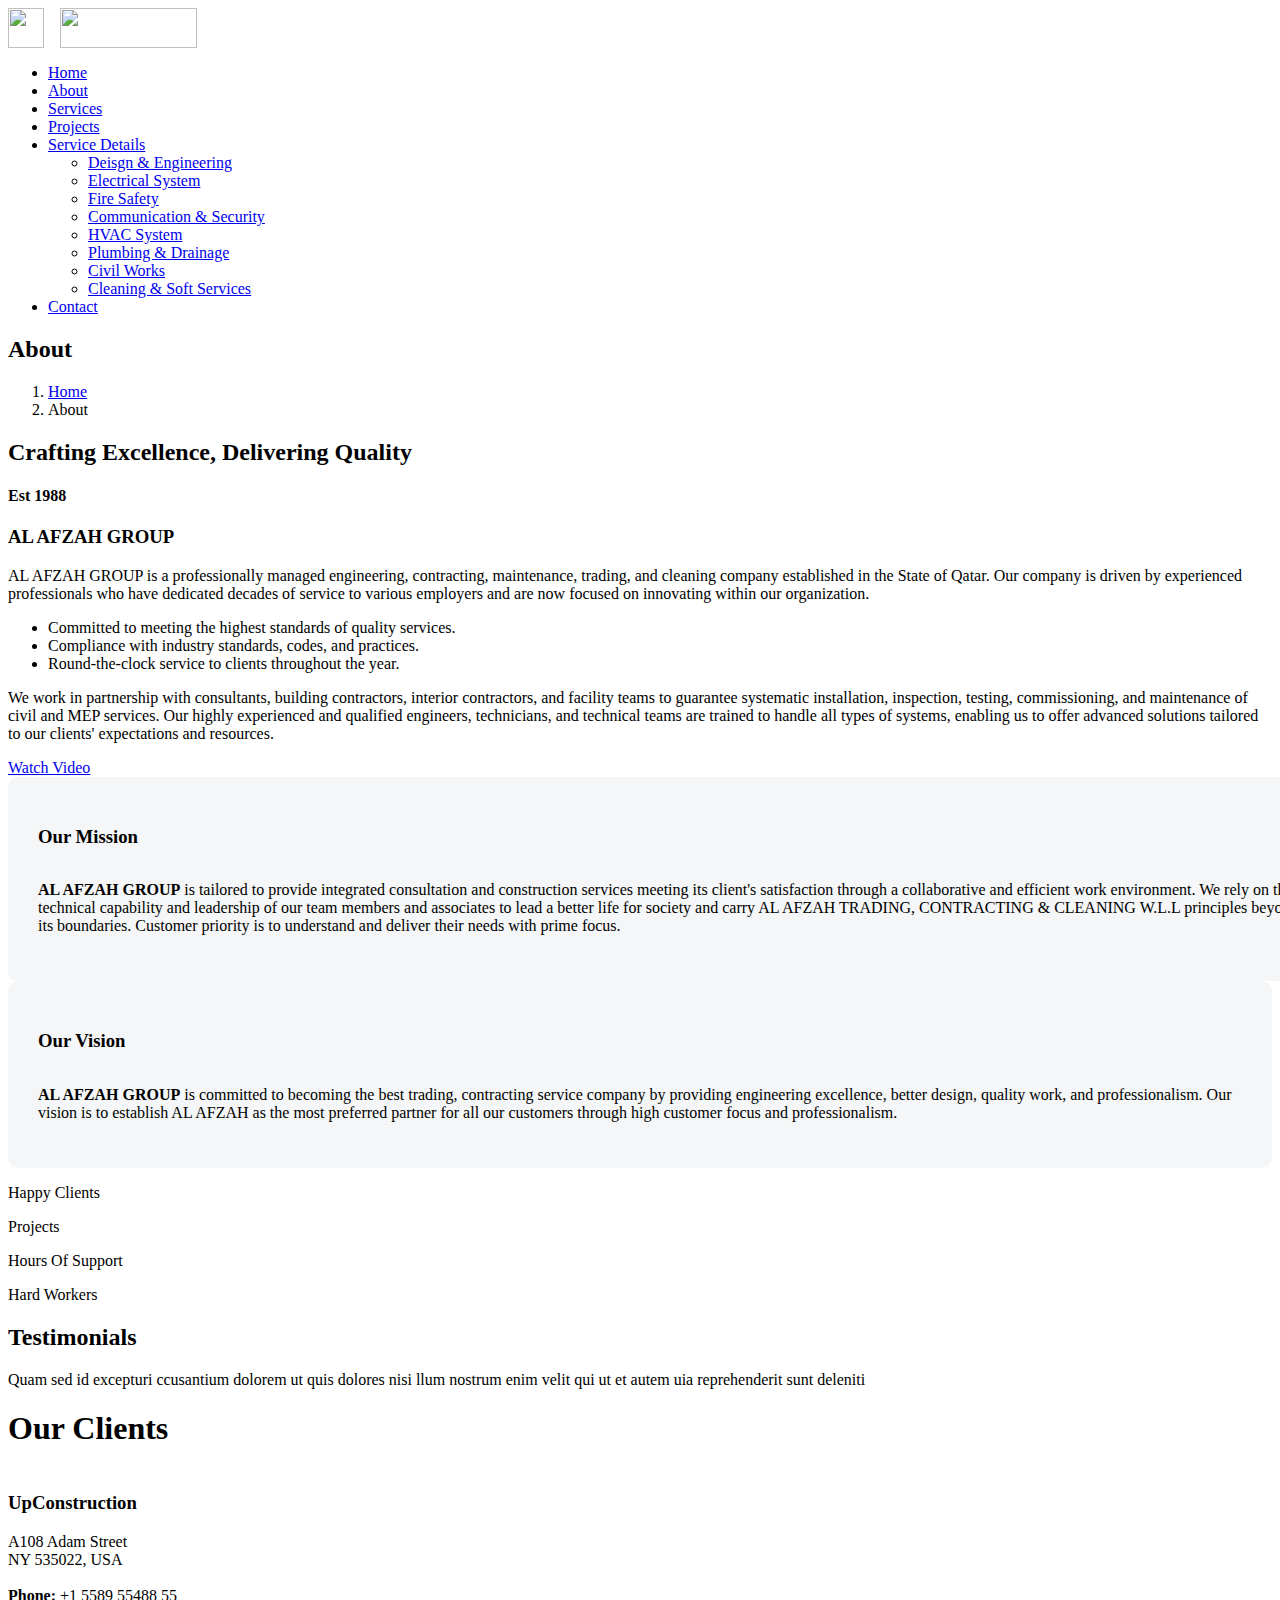
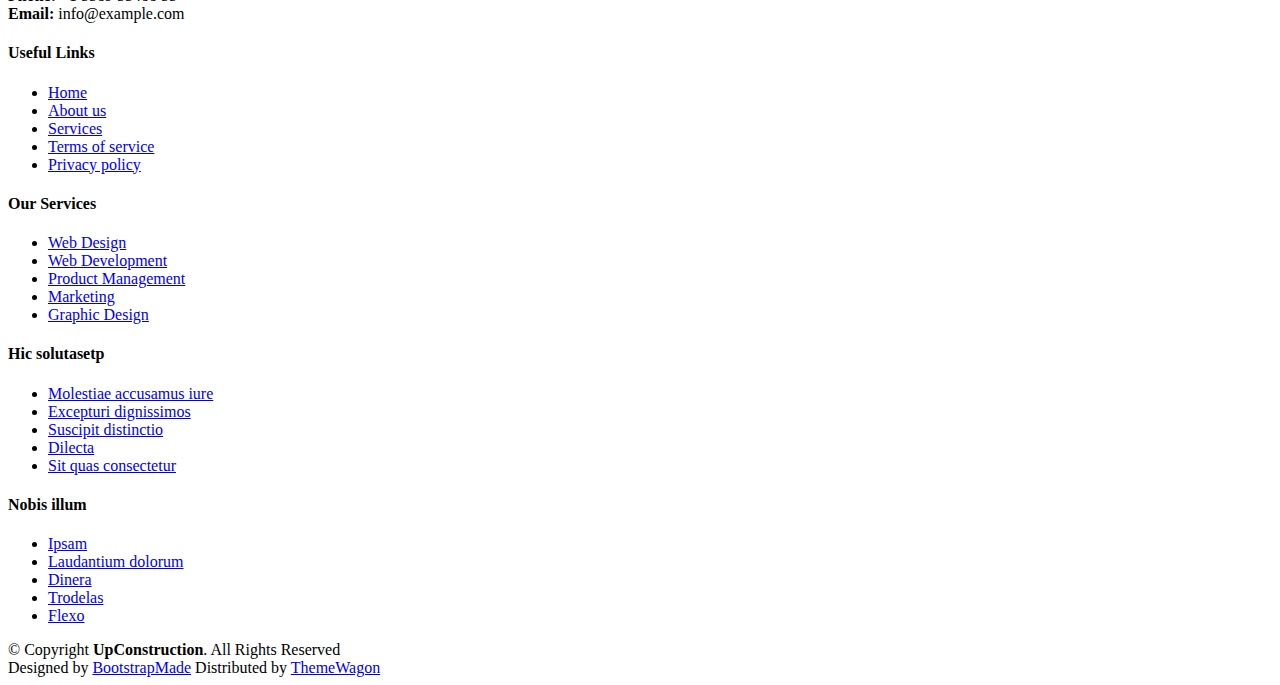
==== about.html @ c8b0c359 "file adding" ====
<!DOCTYPE html>
<html lang="en">
  <head>
    <meta charset="utf-8" />
    <meta content="width=device-width, initial-scale=1.0" name="viewport" />

    <title>UpConstruction Bootstrap Template - About</title>
    <meta content="" name="description" />
    <meta content="" name="keywords" />

    <!-- Favicons -->
    <link href="assets/img/favicon.png" rel="icon" />
    <link href="assets/img/apple-touch-icon.png" rel="apple-touch-icon" />

    <!-- Google Fonts -->
    <link rel="preconnect" href="https://fonts.googleapis.com" />
    <link rel="preconnect" href="https://fonts.gstatic.com" crossorigin />
    <link
      href="https://fonts.googleapis.com/css2?family=Open+Sans:ital,wght@0,300;0,400;0,500;0,600;0,700;1,300;1,400;1,600;1,700&family=Roboto:ital,wght@0,300;0,400;0,500;0,600;0,700;1,300;1,400;1,500;1,600;1,700&family=Work+Sans:ital,wght@0,300;0,400;0,500;0,600;0,700;1,300;1,400;1,500;1,600;1,700&display=swap"
      rel="stylesheet"
    />

    <!-- Vendor CSS Files -->
    <link
      href="assets/vendor/bootstrap/css/bootstrap.min.css"
      rel="stylesheet"
    />
    <link
      href="assets/vendor/bootstrap-icons/bootstrap-icons.css"
      rel="stylesheet"
    />
    <link
      href="assets/vendor/fontawesome-free/css/all.min.css"
      rel="stylesheet"
    />
    <link href="assets/vendor/aos/aos.css" rel="stylesheet" />
    <link
      href="assets/vendor/glightbox/css/glightbox.min.css"
      rel="stylesheet"
    />
    <link href="assets/vendor/swiper/swiper-bundle.min.css" rel="stylesheet" />

    <!-- Template Main CSS File -->
    <link href="assets/css/main.css" rel="stylesheet" />

    <!-- =======================================================
  * Template Name: UpConstruction - v1.3.0
  * Template URL: https://bootstrapmade.com/upconstruction-bootstrap-construction-website-template/
  * Author: BootstrapMade.com
  * License: https://bootstrapmade.com/license/
  ======================================================== -->
  </head>

  <body>
    <!-- ======= Header ======= -->
    <header id="header" class="header d-flex align-items-center">
      <div
        class="container-fluid container-xl d-flex align-items-center justify-content-between"
      >
        <a href="index.html" class="logo d-flex align-items-center">
          <!-- Uncomment the line below if you also wish to use an image logo -->
          <!-- <img src="assets/img/logo.png" alt=""> -->
          <div class="" style="display: flex; gap: 1rem; align-items: center">
            <img
              src="./assets/img/logoImage.png"
              alt=""
              width="36px"
              height="40px"
            />
            <img
              src="./assets/img/logoText.png"
              alt=""
              width="137px"
              height="40px"
            />
          </div>
        </a>

        <i class="mobile-nav-toggle mobile-nav-show bi bi-list"></i>
        <i class="mobile-nav-toggle mobile-nav-hide d-none bi bi-x"></i>
        <nav id="navbar" class="navbar">
          <ul>
            <li><a href="index.html">Home</a></li>
            <li><a href="about.html" class="active">About</a></li>
            <li><a href="services.html">Services</a></li>
            <li><a href="projects.html">Projects</a></li>
            <li class="dropdown">
              <a href="#"
                ><span>Service Details</span>
                <i class="bi bi-chevron-down dropdown-indicator"></i
              ></a>
              <ul>
                <li>
                  <a href="service-details.html#deisgn-service-details"
                    >Deisgn & Engineering</a
                  >
                </li>
                <li>
                  <a href="service-details.html#electrical-system-details"
                    >Electrical System</a
                  >
                </li>
                <li>
                  <a href="service-details.html#fire-system-details"
                    >Fire Safety</a
                  >
                </li>
                <li>
                  <a href="service-details.html#communication-safety-details"
                    >Communication & Security</a
                  >
                </li>
                <li>
                  <a href="service-details.html#hvax-system-details"
                    >HVAC System</a
                  >
                </li>
                <li>
                  <a href="service-details.html#plumbing-drainage-details"
                    >Plumbing & Drainage</a
                  >
                </li>
                <li>
                  <a href="service-details.html#civil-work-details"
                    >Civil Works</a
                  >
                </li>
                <li>
                  <a href="service-details.html#cleaning-soft-details"
                    >Cleaning & Soft Services</a
                  >
                </li>
              </ul>
            </li>
            <li><a href="contact.html">Contact</a></li>
          </ul>
        </nav>
        <!-- .navbar -->
      </div>
    </header>
    <!-- End Header -->

    <main id="main">
      <!-- ======= Breadcrumbs ======= -->
      <div
        class="breadcrumbs d-flex align-items-center"
        style="background-image: url('assets/img/breadcrumbs-bg.jpg')"
      >
        <div
          class="container position-relative d-flex flex-column align-items-center"
          data-aos="fade"
        >
          <h2>About</h2>
          <ol>
            <li><a href="index.html">Home</a></li>
            <li>About</li>
          </ol>
        </div>
      </div>
      <!-- End Breadcrumbs -->

      <!-- ======= About Section ======= -->
      <section id="about" class="about">
        <div class="container" data-aos="fade-up">
          <div class="row position-relative">
            <div
              class="col-lg-7 about-img"
              style="background-image: url(assets/img/about.jpg)"
            ></div>

            <div class="col-lg-7">
              <h2>Crafting Excellence, Delivering Quality</h2>
              <div class="our-story">
                <h4>Est 1988</h4>
                <h3>AL AFZAH GROUP</h3>
                <p>
                  AL AFZAH GROUP is a professionally managed engineering,
                  contracting, maintenance, trading, and cleaning company
                  established in the State of Qatar. Our company is driven by
                  experienced professionals who have dedicated decades of
                  service to various employers and are now focused on innovating
                  within our organization.
                </p>
                <ul>
                  <li>
                    <i class="bi bi-check-circle"></i>
                    <span
                      >Committed to meeting the highest standards of quality
                      services.</span
                    >
                  </li>
                  <li>
                    <i class="bi bi-check-circle"></i>
                    <span
                      >Compliance with industry standards, codes, and
                      practices.</span
                    >
                  </li>
                  <li>
                    <i class="bi bi-check-circle"></i>
                    <span
                      >Round-the-clock service to clients throughout the
                      year.</span
                    >
                  </li>
                </ul>
                <p>
                  We work in partnership with consultants, building contractors,
                  interior contractors, and facility teams to guarantee
                  systematic installation, inspection, testing, commissioning,
                  and maintenance of civil and MEP services. Our highly
                  experienced and qualified engineers, technicians, and
                  technical teams are trained to handle all types of systems,
                  enabling us to offer advanced solutions tailored to our
                  clients' expectations and resources.
                </p>
                <div
                  class="watch-video d-flex align-items-center position-relative"
                >
                  <i class="bi bi-play-circle"></i>
                  <a
                    href="https://www.youtube.com/watch?v=LXb3EKWsInQ"
                    class="glightbox stretched-link"
                    >Watch Video</a
                  >
                </div>
              </div>
            </div>
          </div>
        </div>
      </section>
      <!-- End About Section -->

      <!-- Vision and mission card -->
      <section>
        <div data-aos="fade-up">
          <div class="container my-5">
            <div class="vision-mission-cards">
              <!-- Our Mission Card -->
              <div class="col-lg-6" style="width: 100%">
                <div
                  class="card border-0 shadow-sm h-100"
                  style="width: 100%; height: 100%"
                >
                  <div
                    class="card-body"
                    style="
                      background-color: #f5f6f7;
                      padding: 30px;
                      border-radius: 10px;
                      width: 100%;
                    "
                  >
                    <h3 class="card-title position-relative flex-column gy-2">
                      <span style="border-bottom: 3px solid var(--clr-primary)"
                        >Our Mission</span
                      >
                      <div
                        class=""
                        style="
                          margin-top: 10px;
                          width: 100px;
                          height: 5px;
                          border-radius: 5px;
                          background-color: var(--color-primary);
                        "
                      ></div>
                    </h3>
                    <p class="mt-3">
                      <strong>AL AFZAH GROUP</strong> is tailored to provide
                      integrated consultation and construction services meeting
                      its client's satisfaction through a collaborative and
                      efficient work environment. We rely on the technical
                      capability and leadership of our team members and
                      associates to lead a better life for society and carry AL
                      AFZAH TRADING, CONTRACTING & CLEANING W.L.L principles
                      beyond its boundaries. Customer priority is to understand
                      and deliver their needs with prime focus.
                    </p>
                  </div>
                </div>
              </div>

              <!-- Our Vision Card -->
              <div class="col-lg-6" style="width: 100%; height: 100%">
                <div
                  class="card border-0 shadow-sm"
                  style="width: 100%; height: 100%"
                >
                  <div
                    class="card-body"
                    style="
                      background-color: #f5f6f7;
                      padding: 30px;
                      border-radius: 10px;
                    "
                  >
                    <h3 class="card-title position-relative">
                      <span style="border-bottom: 3px solid var(--clr-primary)"
                        >Our Vision</span
                      >
                      <div
                        class=""
                        style="
                          margin-top: 10px;
                          width: 100px;
                          height: 5px;
                          border-radius: 5px;
                          background-color: var(--color-primary);
                        "
                      ></div>
                    </h3>
                    <p class="mt-3">
                      <strong>AL AFZAH GROUP</strong> is committed to becoming
                      the best trading, contracting service company by providing
                      engineering excellence, better design, quality work, and
                      professionalism. Our vision is to establish AL AFZAH as
                      the most preferred partner for all our customers through
                      high customer focus and professionalism.
                    </p>
                  </div>
                </div>
              </div>
            </div>
          </div>
        </div>
      </section>

      <!-- end of mission and vision card -->
      <!-- ======= Stats Counter Section ======= -->
      <section id="stats-counter" class="stats-counter section-bg">
        <div class="container">
          <div class="row gy-4">
            <div class="col-lg-3 col-md-6">
              <div class="stats-item d-flex align-items-center w-100 h-100">
                <i class="bi bi-emoji-smile color-blue flex-shrink-0"></i>
                <div>
                  <span
                    data-purecounter-start="0"
                    data-purecounter-end="232"
                    data-purecounter-duration="1"
                    class="purecounter"
                  ></span>
                  <p>Happy Clients</p>
                </div>
              </div>
            </div>
            <!-- End Stats Item -->

            <div class="col-lg-3 col-md-6">
              <div class="stats-item d-flex align-items-center w-100 h-100">
                <i
                  class="bi bi-journal-richtext color-orange flex-shrink-0"
                ></i>
                <div>
                  <span
                    data-purecounter-start="0"
                    data-purecounter-end="521"
                    data-purecounter-duration="1"
                    class="purecounter"
                  ></span>
                  <p>Projects</p>
                </div>
              </div>
            </div>
            <!-- End Stats Item -->

            <div class="col-lg-3 col-md-6">
              <div class="stats-item d-flex align-items-center w-100 h-100">
                <i class="bi bi-headset color-green flex-shrink-0"></i>
                <div>
                  <span
                    data-purecounter-start="0"
                    data-purecounter-end="1463"
                    data-purecounter-duration="1"
                    class="purecounter"
                  ></span>
                  <p>Hours Of Support</p>
                </div>
              </div>
            </div>
            <!-- End Stats Item -->

            <div class="col-lg-3 col-md-6">
              <div class="stats-item d-flex align-items-center w-100 h-100">
                <i class="bi bi-people color-pink flex-shrink-0"></i>
                <div>
                  <span
                    data-purecounter-start="0"
                    data-purecounter-end="15"
                    data-purecounter-duration="1"
                    class="purecounter"
                  ></span>
                  <p>Hard Workers</p>
                </div>
              </div>
            </div>
            <!-- End Stats Item -->
          </div>
        </div>
      </section>
      <!-- End Stats Counter Section -->

      <!-- ======= Testimonials Section ======= -->
      <section id="testimonials" class="testimonials section-bg">
        <div class="container" data-aos="fade-up">
          <div class="section-header">
            <h2>Testimonials</h2>
            <p>
              Quam sed id excepturi ccusantium dolorem ut quis dolores nisi llum
              nostrum enim velit qui ut et autem uia reprehenderit sunt deleniti
            </p>
          </div>

          <div class="slides-2 swiper">
            <div class="swiper-wrapper" id="testimonial-container-unique"></div>
            <div class="swiper-pagination"></div>
          </div>
        </div>
      </section>
      <!-- End Testimonials Section -->

      <!-- out clients -->
      <section id="our-clients" class="out-clients-section">
        <div>
          <h1 class="text-center" style="font-weight: 700">Our Clients</h1>
          <div
            class=""
            style="
              width: 100px;
              margin: 0 auto;
              height: 5px;
              border-radius: 20px;
              background: var(--color-primary);
            "
          ></div>
        </div>
        <div class="out-clients-grid" id="client-container-unique">
          
        </div>
      </section>
    </main>
    <!-- End #main -->

    <!-- ======= Footer ======= -->
    <footer id="footer" class="footer">
      <div class="footer-content position-relative">
        <div class="container">
          <div class="row">
            <div class="col-lg-4 col-md-6">
              <div class="footer-info">
                <h3>UpConstruction</h3>
                <p>
                  A108 Adam Street <br />
                  NY 535022, USA<br /><br />
                  <strong>Phone:</strong> +1 5589 55488 55<br />
                  <strong>Email:</strong> info@example.com<br />
                </p>
                <div class="social-links d-flex mt-3">
                  <a
                    href="#"
                    class="d-flex align-items-center justify-content-center"
                    ><i class="bi bi-twitter"></i
                  ></a>
                  <a
                    href="#"
                    class="d-flex align-items-center justify-content-center"
                    ><i class="bi bi-facebook"></i
                  ></a>
                  <a
                    href="#"
                    class="d-flex align-items-center justify-content-center"
                    ><i class="bi bi-instagram"></i
                  ></a>
                  <a
                    href="#"
                    class="d-flex align-items-center justify-content-center"
                    ><i class="bi bi-linkedin"></i
                  ></a>
                </div>
              </div>
            </div>
            <!-- End footer info column-->

            <div class="col-lg-2 col-md-3 footer-links">
              <h4>Useful Links</h4>
              <ul>
                <li><a href="#">Home</a></li>
                <li><a href="#">About us</a></li>
                <li><a href="#">Services</a></li>
                <li><a href="#">Terms of service</a></li>
                <li><a href="#">Privacy policy</a></li>
              </ul>
            </div>
            <!-- End footer links column-->

            <div class="col-lg-2 col-md-3 footer-links">
              <h4>Our Services</h4>
              <ul>
                <li><a href="#">Web Design</a></li>
                <li><a href="#">Web Development</a></li>
                <li><a href="#">Product Management</a></li>
                <li><a href="#">Marketing</a></li>
                <li><a href="#">Graphic Design</a></li>
              </ul>
            </div>
            <!-- End footer links column-->

            <div class="col-lg-2 col-md-3 footer-links">
              <h4>Hic solutasetp</h4>
              <ul>
                <li><a href="#">Molestiae accusamus iure</a></li>
                <li><a href="#">Excepturi dignissimos</a></li>
                <li><a href="#">Suscipit distinctio</a></li>
                <li><a href="#">Dilecta</a></li>
                <li><a href="#">Sit quas consectetur</a></li>
              </ul>
            </div>
            <!-- End footer links column-->

            <div class="col-lg-2 col-md-3 footer-links">
              <h4>Nobis illum</h4>
              <ul>
                <li><a href="#">Ipsam</a></li>
                <li><a href="#">Laudantium dolorum</a></li>
                <li><a href="#">Dinera</a></li>
                <li><a href="#">Trodelas</a></li>
                <li><a href="#">Flexo</a></li>
              </ul>
            </div>
            <!-- End footer links column-->
          </div>
        </div>
      </div>

      <div class="footer-legal text-center position-relative">
        <div class="container">
          <div class="copyright">
            &copy; Copyright <strong><span>UpConstruction</span></strong
            >. All Rights Reserved
          </div>
          <div class="credits">
            <!-- All the links in the footer should remain intact. -->
            <!-- You can delete the links only if you purchased the pro version. -->
            <!-- Licensing information: https://bootstrapmade.com/license/ -->
            <!-- Purchase the pro version with working PHP/AJAX contact form: https://bootstrapmade.com/upconstruction-bootstrap-construction-website-template/ -->
            Designed by
            <a href="https://bootstrapmade.com/">BootstrapMade</a> Distributed
            by <a href="https://themewagon.com">ThemeWagon</a>
          </div>
        </div>
      </div>
    </footer>
    <!-- End Footer -->
    <a
      href="#"
      class="scroll-top d-flex align-items-center justify-content-center"
      ><i class="bi bi-arrow-up-short"></i
    ></a>

    <div id="preloader"></div>

    <!-- Vendor JS Files -->
   <script src="assets/vendor/bootstrap/js/bootstrap.bundle.min.js"></script>
    <script src="assets/vendor/aos/aos.js"></script>
    <script src="assets/vendor/swiper/swiper-bundle.min.js"></script>
    <script src="assets/vendor/purecounter/purecounter_vanilla.js"></script>

    <!-- Template Main JS File -->
    <script src="assets/js/about.js"></script>
    <script src="assets/js/main.js"></script>
  </body>
</html>

<!-- Template Main JS File -->
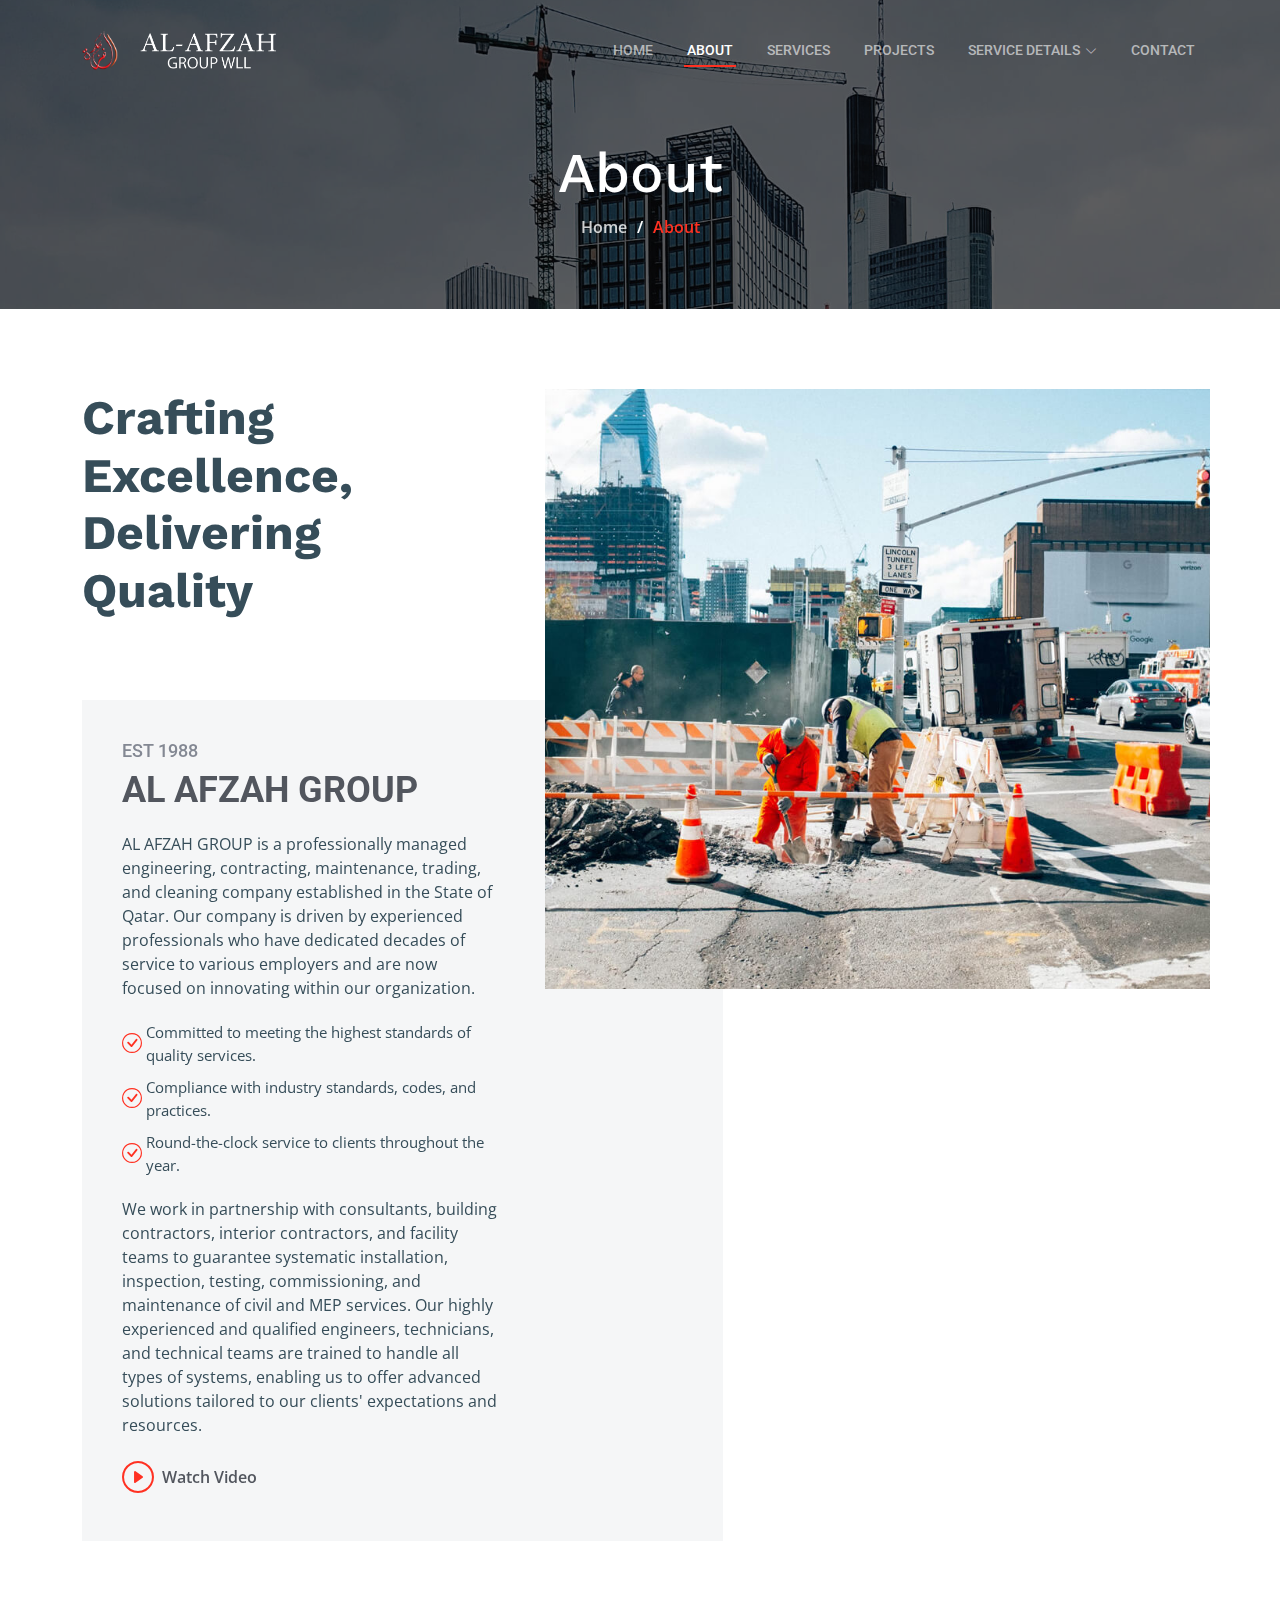
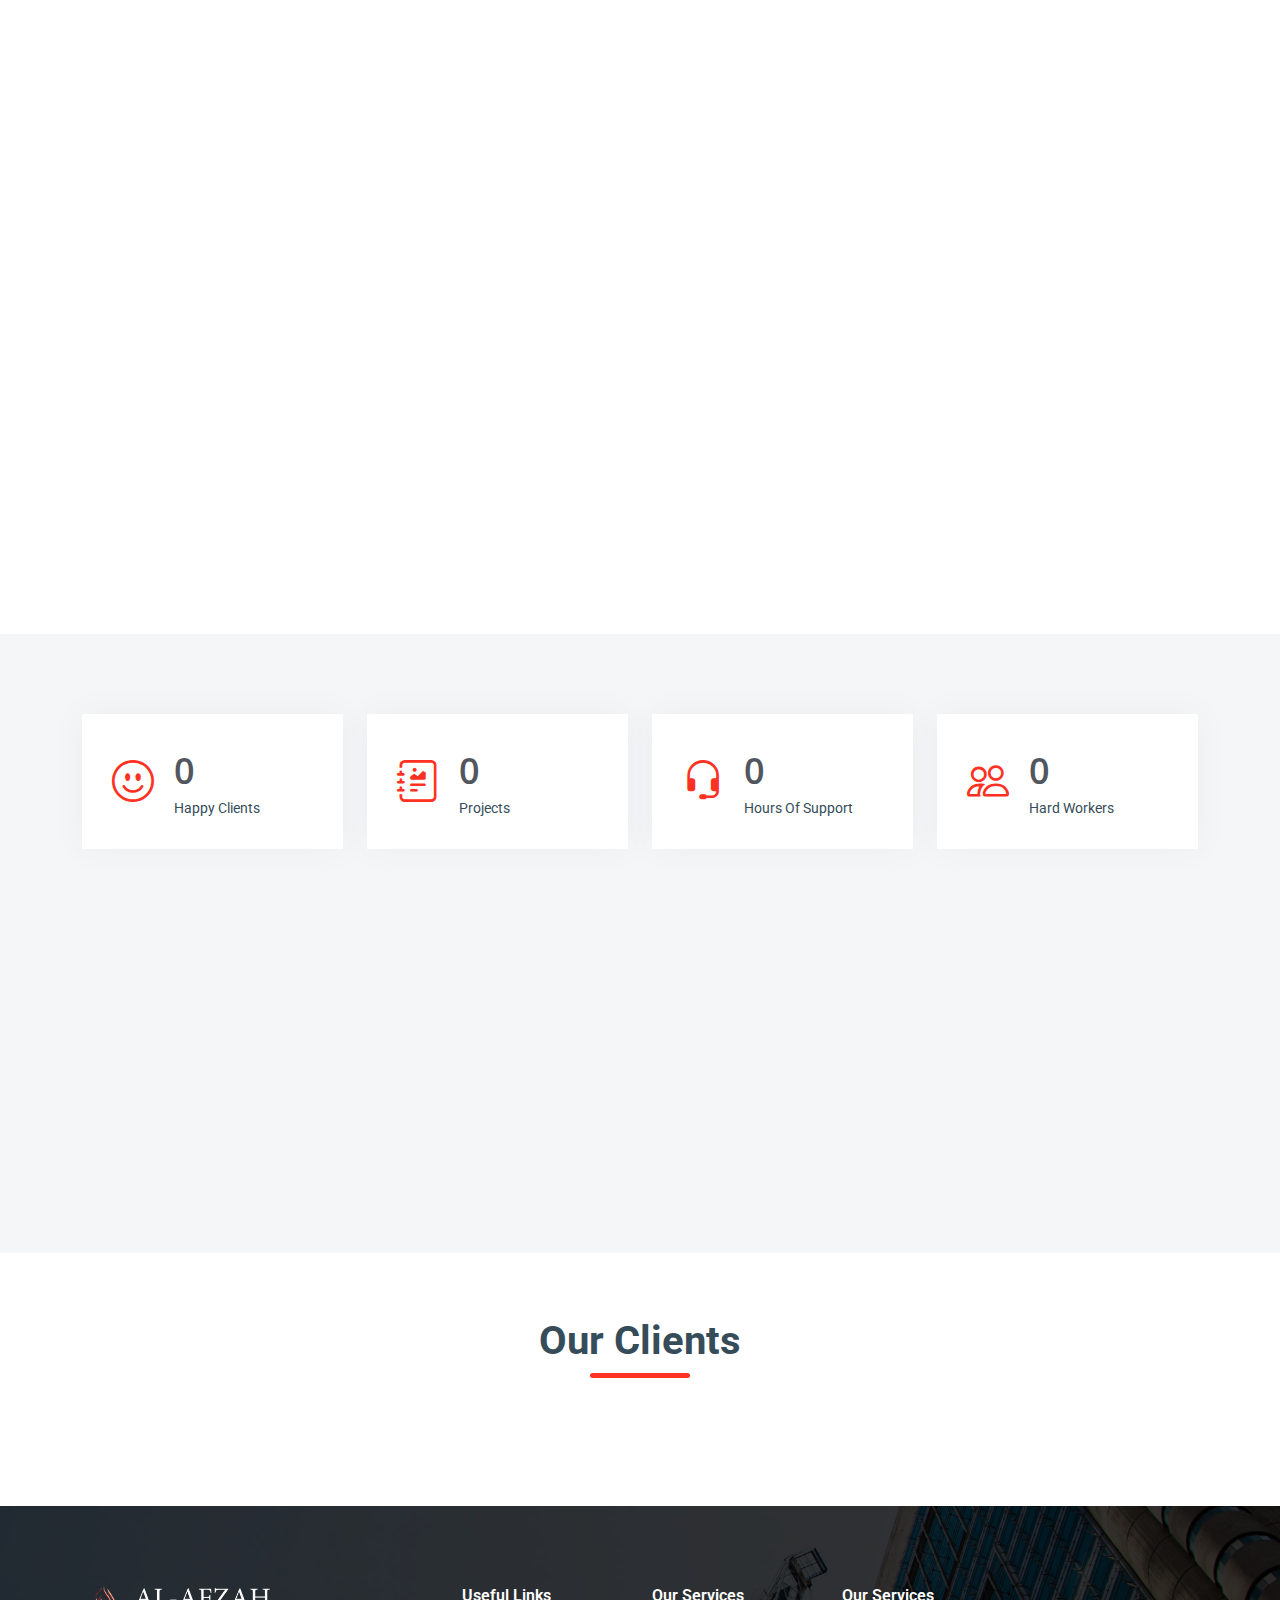
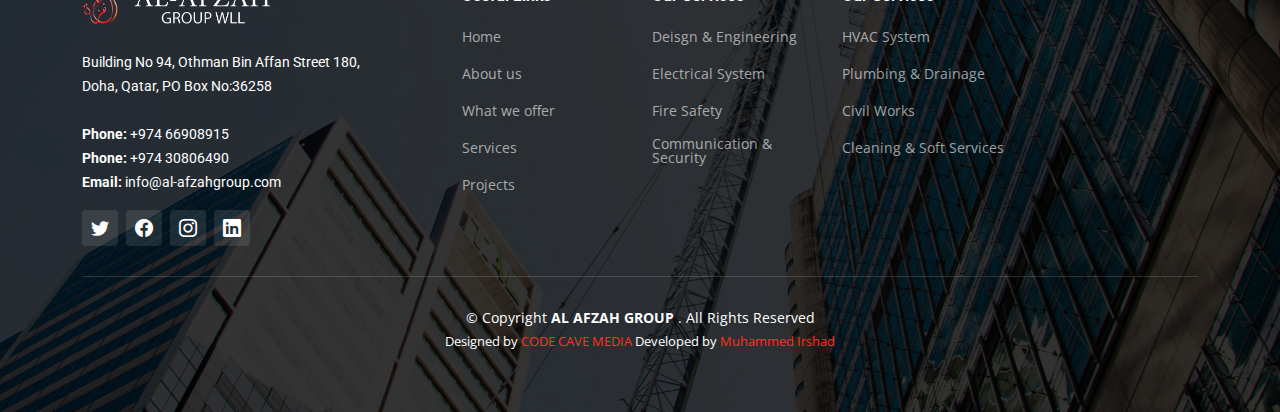
==== commit 29a8218b: "footer update" ====
--- a/about.html
+++ b/about.html
@@ -442,116 +442,158 @@
     </main>
     <!-- End #main -->
 
-    <!-- ======= Footer ======= -->
-    <footer id="footer" class="footer">
-      <div class="footer-content position-relative">
-        <div class="container">
-          <div class="row">
-            <div class="col-lg-4 col-md-6">
-              <div class="footer-info">
-                <h3>UpConstruction</h3>
-                <p>
-                  A108 Adam Street <br />
-                  NY 535022, USA<br /><br />
-                  <strong>Phone:</strong> +1 5589 55488 55<br />
-                  <strong>Email:</strong> info@example.com<br />
-                </p>
-                <div class="social-links d-flex mt-3">
-                  <a
-                    href="#"
-                    class="d-flex align-items-center justify-content-center"
-                    ><i class="bi bi-twitter"></i
-                  ></a>
-                  <a
-                    href="#"
-                    class="d-flex align-items-center justify-content-center"
-                    ><i class="bi bi-facebook"></i
-                  ></a>
-                  <a
-                    href="#"
-                    class="d-flex align-items-center justify-content-center"
-                    ><i class="bi bi-instagram"></i
-                  ></a>
-                  <a
-                    href="#"
-                    class="d-flex align-items-center justify-content-center"
-                    ><i class="bi bi-linkedin"></i
-                  ></a>
-                </div>
+   <!-- ======= Footer ======= -->
+   <footer id="footer" class="footer">
+    <div class="footer-content position-relative">
+      <div class="container">
+        <div class="row">
+          <div class="col-lg-4 col-md-6">
+            <div class="footer-info">
+              <div
+                class=""
+                style="
+                  display: flex;
+                  gap: 1rem;
+                  align-items: center;
+                  margin-bottom: 1.5rem;
+                "
+              >
+                <img
+                  src="./assets/img/logoImage.png"
+                  alt=""
+                  width="36px"
+                  height="40px"
+                />
+                <img
+                  src="./assets/img/logoText.png"
+                  alt=""
+                  width="137px"
+                  height="40px"
+                />
+              </div>
+              <p>
+                Building No 94, Othman Bin Affan Street 180, <br />
+                Doha, Qatar, PO Box No:36258
+                <br /><br />
+                <strong>Phone:</strong> +974 66908915<br />
+                <strong>Phone:</strong> +974 30806490<br />
+                <strong>Email:</strong> info@al-afzahgroup.com<br />
+              </p>
+              <div class="social-links d-flex mt-3">
+                <a
+                  href="#"
+                  class="d-flex align-items-center justify-content-center"
+                  ><i class="bi bi-twitter"></i
+                ></a>
+                <a
+                  href="#"
+                  class="d-flex align-items-center justify-content-center"
+                  ><i class="bi bi-facebook"></i
+                ></a>
+                <a
+                  href="#"
+                  class="d-flex align-items-center justify-content-center"
+                  ><i class="bi bi-instagram"></i
+                ></a>
+                <a
+                  href="#"
+                  class="d-flex align-items-center justify-content-center"
+                  ><i class="bi bi-linkedin"></i
+                ></a>
               </div>
             </div>
-            <!-- End footer info column-->
-
-            <div class="col-lg-2 col-md-3 footer-links">
-              <h4>Useful Links</h4>
-              <ul>
-                <li><a href="#">Home</a></li>
-                <li><a href="#">About us</a></li>
-                <li><a href="#">Services</a></li>
-                <li><a href="#">Terms of service</a></li>
-                <li><a href="#">Privacy policy</a></li>
-              </ul>
-            </div>
-            <!-- End footer links column-->
-
-            <div class="col-lg-2 col-md-3 footer-links">
-              <h4>Our Services</h4>
-              <ul>
-                <li><a href="#">Web Design</a></li>
-                <li><a href="#">Web Development</a></li>
-                <li><a href="#">Product Management</a></li>
-                <li><a href="#">Marketing</a></li>
-                <li><a href="#">Graphic Design</a></li>
-              </ul>
-            </div>
-            <!-- End footer links column-->
-
-            <div class="col-lg-2 col-md-3 footer-links">
-              <h4>Hic solutasetp</h4>
-              <ul>
-                <li><a href="#">Molestiae accusamus iure</a></li>
-                <li><a href="#">Excepturi dignissimos</a></li>
-                <li><a href="#">Suscipit distinctio</a></li>
-                <li><a href="#">Dilecta</a></li>
-                <li><a href="#">Sit quas consectetur</a></li>
-              </ul>
-            </div>
-            <!-- End footer links column-->
-
-            <div class="col-lg-2 col-md-3 footer-links">
-              <h4>Nobis illum</h4>
-              <ul>
-                <li><a href="#">Ipsam</a></li>
-                <li><a href="#">Laudantium dolorum</a></li>
-                <li><a href="#">Dinera</a></li>
-                <li><a href="#">Trodelas</a></li>
-                <li><a href="#">Flexo</a></li>
-              </ul>
-            </div>
-            <!-- End footer links column-->
-          </div>
+          </div>
+          <!-- End footer info column-->
+
+          <div class="col-lg-2 col-md-3 footer-links">
+            <h4>Useful Links</h4>
+            <ul>
+              <li><a href="#">Home</a></li>
+              <li><a href="/about.html">About us</a></li>
+              <li><a href="#services">What we offer</a></li>
+              <li><a href="#alt-services">Services</a></li>
+              <li><a href="#projects">Projects</a></li>
+            </ul>
+          </div>
+          <!-- End footer links column-->
+
+          <div class="col-lg-2 col-md-3 footer-links">
+            <h4>Our Services</h4>
+            <ul>
+              <li>
+                <a href="service-details.html#deisgn-service-details"
+                  >Deisgn & Engineering</a
+                >
+              </li>
+              <li>
+                <a href="service-details.html#electrical-system-details"
+                  >Electrical System</a
+                >
+              </li>
+              <li>
+                <a href="service-details.html#fire-system-details"
+                  >Fire Safety</a
+                >
+              </li>
+              <li>
+                <a href="service-details.html#communication-safety-details"
+                  >Communication & Security</a
+                >
+              </li>
+            </ul>
+          </div>
+          <!-- End footer links column-->
+
+          <div class="col-lg-2 col-md-3 footer-links">
+            <h4>Our Services</h4>
+            <ul>
+              <li>
+                <a href="service-details.html#hvax-system-details"
+                  >HVAC System</a
+                >
+              </li>
+              <li>
+                <a href="service-details.html#plumbing-drainage-details"
+                  >Plumbing & Drainage</a
+                >
+              </li>
+              <li>
+                <a href="service-details.html#civil-work-details"
+                  >Civil Works</a
+                >
+              </li>
+              <li>
+                <a href="service-details.html#cleaning-soft-details"
+                  >Cleaning & Soft Services</a
+                >
+              </li>
+            </ul>
+          </div>
+          <!-- End footer links column-->
+          <!-- End footer links column-->
         </div>
       </div>
-
-      <div class="footer-legal text-center position-relative">
-        <div class="container">
-          <div class="copyright">
-            &copy; Copyright <strong><span>UpConstruction</span></strong
-            >. All Rights Reserved
-          </div>
-          <div class="credits">
-            <!-- All the links in the footer should remain intact. -->
-            <!-- You can delete the links only if you purchased the pro version. -->
-            <!-- Licensing information: https://bootstrapmade.com/license/ -->
-            <!-- Purchase the pro version with working PHP/AJAX contact form: https://bootstrapmade.com/upconstruction-bootstrap-construction-website-template/ -->
-            Designed by
-            <a href="https://bootstrapmade.com/">BootstrapMade</a> Distributed
-            by <a href="https://themewagon.com">ThemeWagon</a>
-          </div>
+    </div>
+
+    <div class="footer-legal text-center position-relative">
+      <div class="container">
+        <div class="copyright">
+          &copy; Copyright <strong><span>AL AFZAH GROUP </span></strong>. All
+          Rights Reserved
+        </div>
+        <div class="credits">
+          <!-- All the links in the footer should remain intact. -->
+          <!-- You can delete the links only if you purchased the pro version. -->
+          <!-- Licensing information: https://bootstrapmade.com/license/ -->
+          <!-- Purchase the pro version with working PHP/AJAX contact form: https://bootstrapmade.com/upconstruction-bootstrap-construction-website-template/ -->
+          Designed by
+          <a href="https://www.instagram.com/codecave.media.in/">CODE CAVE MEDIA</a> Developed
+          by <a href="https://www.linkedin.com/in/muhammed-irshad-81985b287/">Muhammed Irshad</a>
         </div>
       </div>
-    </footer>
-    <!-- End Footer -->
+    </div>
+  </footer>
+  <!-- End Footer -->
     <a
       href="#"
       class="scroll-top d-flex align-items-center justify-content-center"
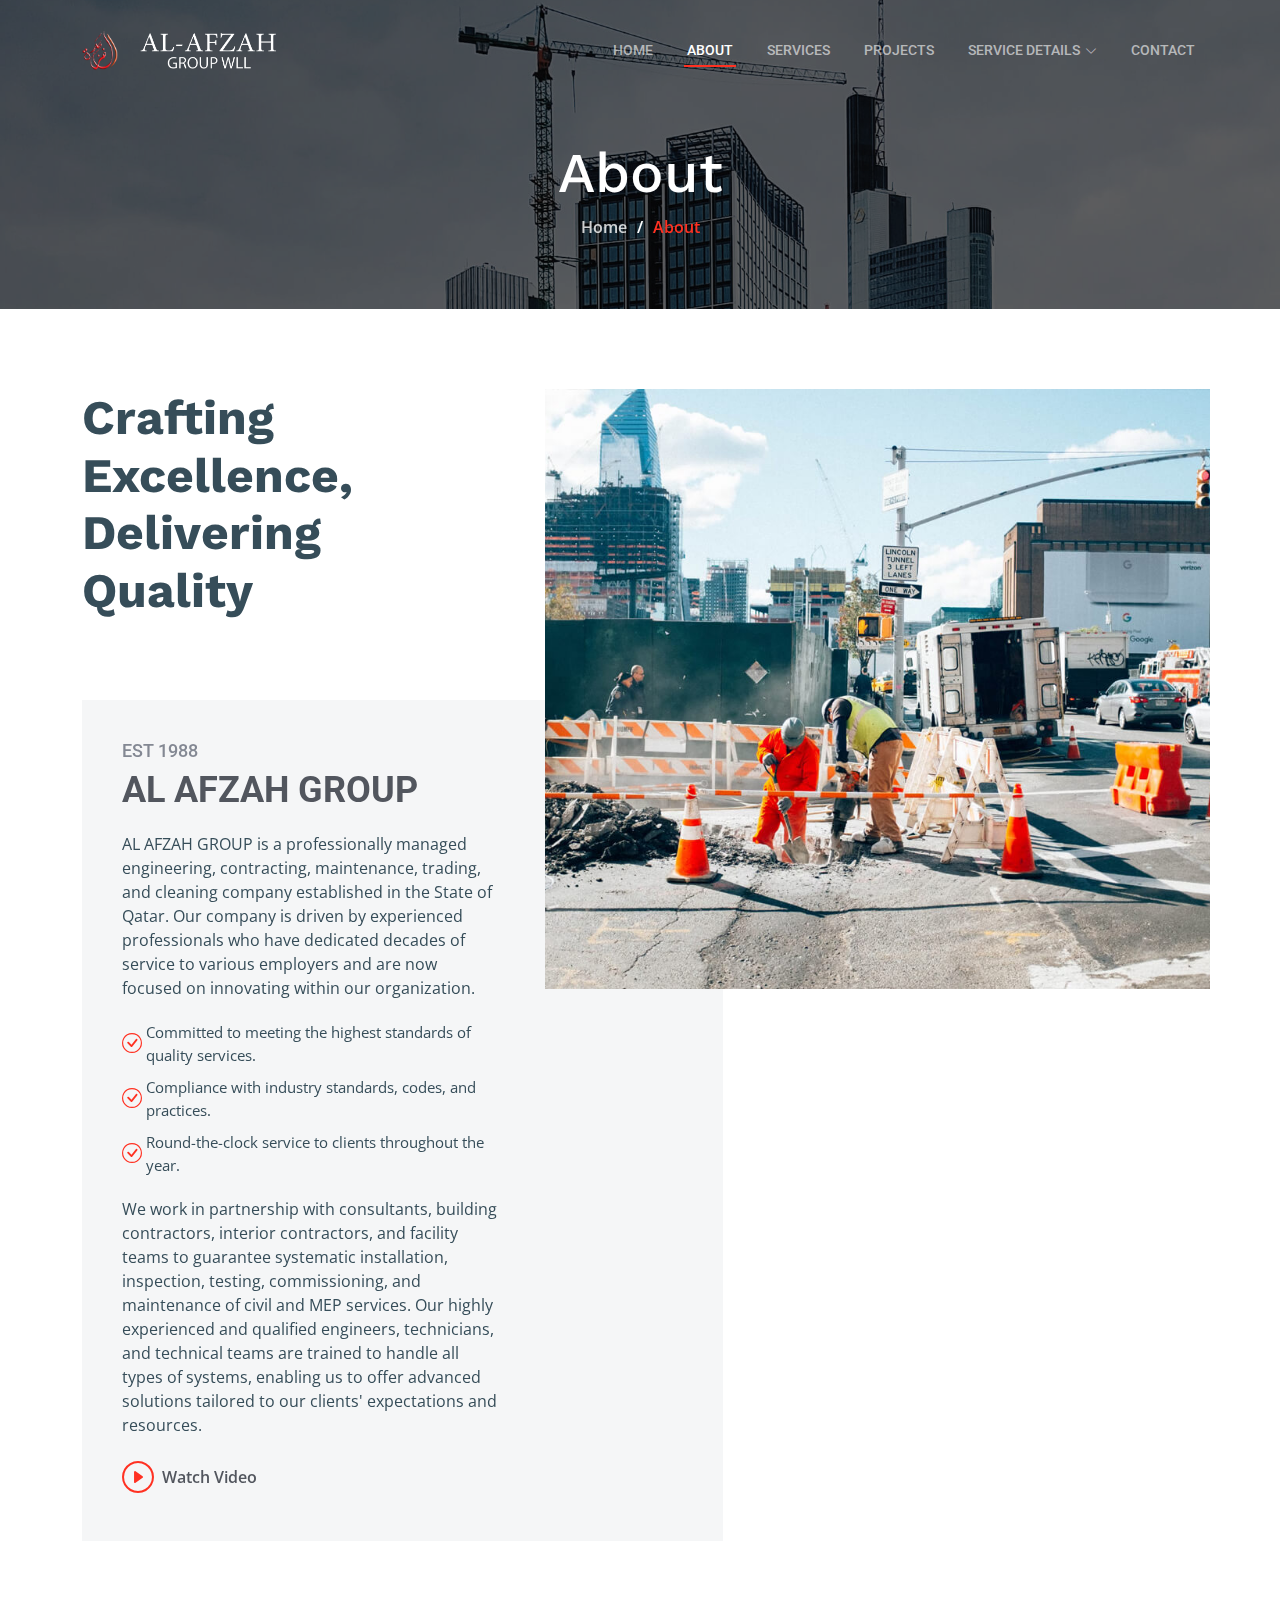
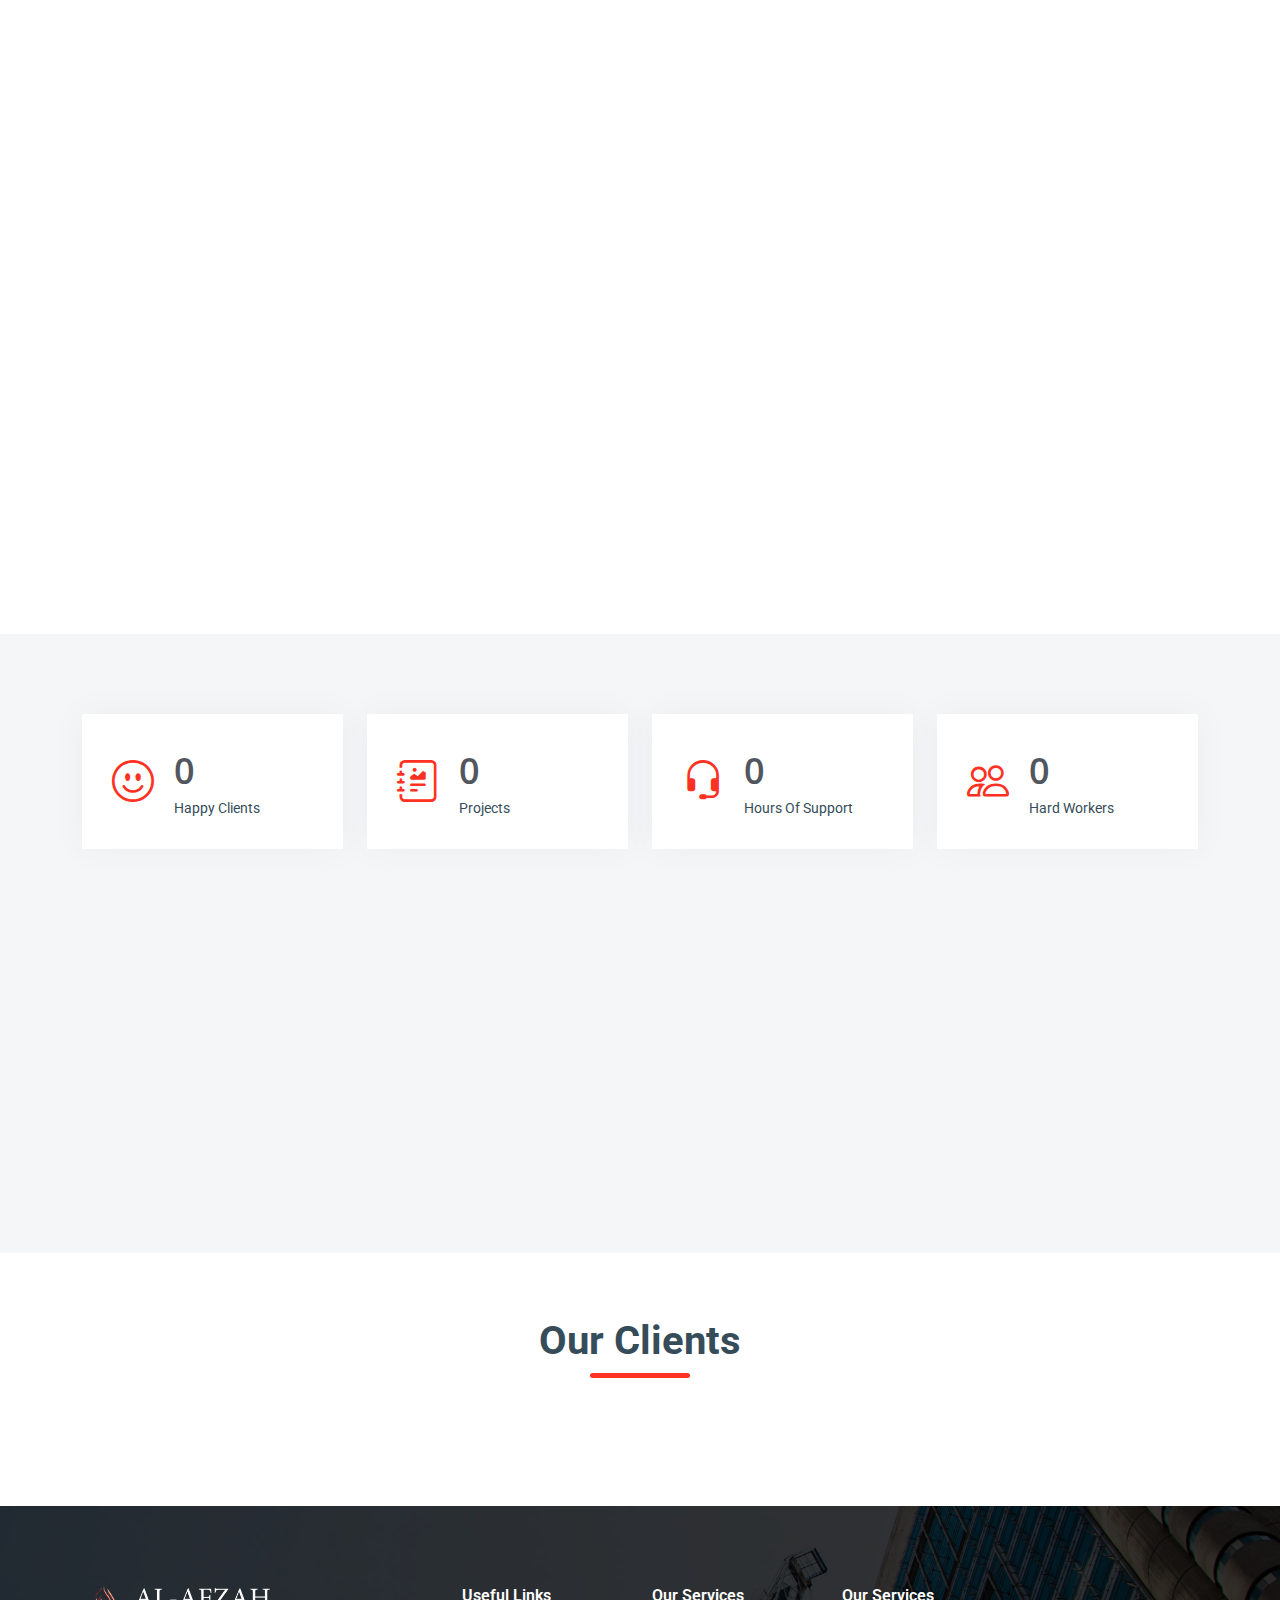
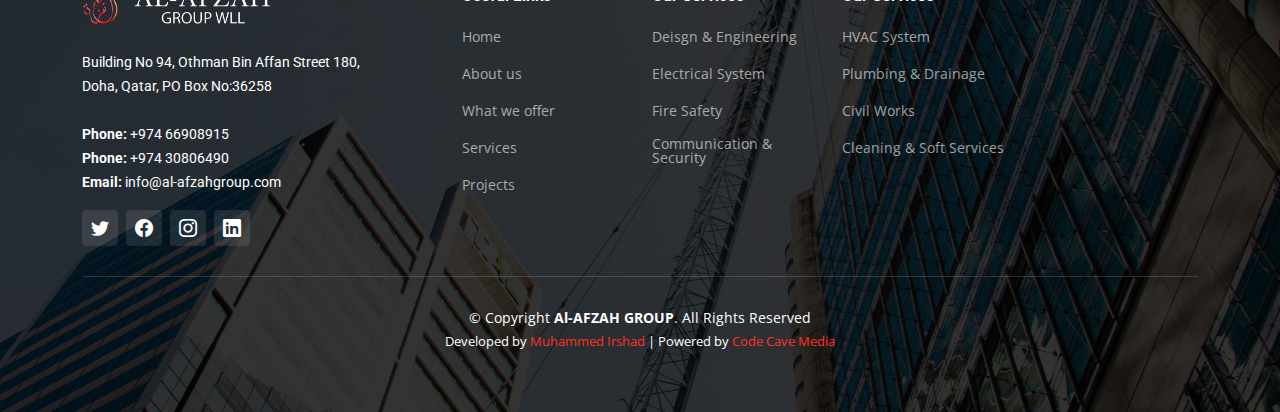
==== commit ecabbdc7: "Deisgn minor changes" ====
--- a/about.html
+++ b/about.html
@@ -442,158 +442,156 @@
     </main>
     <!-- End #main -->
 
-   <!-- ======= Footer ======= -->
-   <footer id="footer" class="footer">
-    <div class="footer-content position-relative">
-      <div class="container">
-        <div class="row">
-          <div class="col-lg-4 col-md-6">
-            <div class="footer-info">
-              <div
-                class=""
-                style="
-                  display: flex;
-                  gap: 1rem;
-                  align-items: center;
-                  margin-bottom: 1.5rem;
-                "
-              >
-                <img
-                  src="./assets/img/logoImage.png"
-                  alt=""
-                  width="36px"
-                  height="40px"
-                />
-                <img
-                  src="./assets/img/logoText.png"
-                  alt=""
-                  width="137px"
-                  height="40px"
-                />
-              </div>
-              <p>
-                Building No 94, Othman Bin Affan Street 180, <br />
-                Doha, Qatar, PO Box No:36258
-                <br /><br />
-                <strong>Phone:</strong> +974 66908915<br />
-                <strong>Phone:</strong> +974 30806490<br />
-                <strong>Email:</strong> info@al-afzahgroup.com<br />
-              </p>
-              <div class="social-links d-flex mt-3">
-                <a
-                  href="#"
-                  class="d-flex align-items-center justify-content-center"
-                  ><i class="bi bi-twitter"></i
-                ></a>
-                <a
-                  href="#"
-                  class="d-flex align-items-center justify-content-center"
-                  ><i class="bi bi-facebook"></i
-                ></a>
-                <a
-                  href="#"
-                  class="d-flex align-items-center justify-content-center"
-                  ><i class="bi bi-instagram"></i
-                ></a>
-                <a
-                  href="#"
-                  class="d-flex align-items-center justify-content-center"
-                  ><i class="bi bi-linkedin"></i
-                ></a>
-              </div>
-            </div>
-          </div>
-          <!-- End footer info column-->
-
-          <div class="col-lg-2 col-md-3 footer-links">
-            <h4>Useful Links</h4>
-            <ul>
-              <li><a href="#">Home</a></li>
-              <li><a href="/about.html">About us</a></li>
-              <li><a href="#services">What we offer</a></li>
-              <li><a href="#alt-services">Services</a></li>
-              <li><a href="#projects">Projects</a></li>
-            </ul>
-          </div>
-          <!-- End footer links column-->
-
-          <div class="col-lg-2 col-md-3 footer-links">
-            <h4>Our Services</h4>
-            <ul>
-              <li>
-                <a href="service-details.html#deisgn-service-details"
-                  >Deisgn & Engineering</a
-                >
-              </li>
-              <li>
-                <a href="service-details.html#electrical-system-details"
-                  >Electrical System</a
-                >
-              </li>
-              <li>
-                <a href="service-details.html#fire-system-details"
-                  >Fire Safety</a
-                >
-              </li>
-              <li>
-                <a href="service-details.html#communication-safety-details"
-                  >Communication & Security</a
-                >
-              </li>
-            </ul>
-          </div>
-          <!-- End footer links column-->
-
-          <div class="col-lg-2 col-md-3 footer-links">
-            <h4>Our Services</h4>
-            <ul>
-              <li>
-                <a href="service-details.html#hvax-system-details"
-                  >HVAC System</a
-                >
-              </li>
-              <li>
-                <a href="service-details.html#plumbing-drainage-details"
-                  >Plumbing & Drainage</a
-                >
-              </li>
-              <li>
-                <a href="service-details.html#civil-work-details"
-                  >Civil Works</a
-                >
-              </li>
-              <li>
-                <a href="service-details.html#cleaning-soft-details"
-                  >Cleaning & Soft Services</a
-                >
-              </li>
-            </ul>
-          </div>
-          <!-- End footer links column-->
-          <!-- End footer links column-->
-        </div>
-      </div>
-    </div>
-
-    <div class="footer-legal text-center position-relative">
-      <div class="container">
-        <div class="copyright">
-          &copy; Copyright <strong><span>AL AFZAH GROUP </span></strong>. All
-          Rights Reserved
-        </div>
-        <div class="credits">
-          <!-- All the links in the footer should remain intact. -->
-          <!-- You can delete the links only if you purchased the pro version. -->
-          <!-- Licensing information: https://bootstrapmade.com/license/ -->
-          <!-- Purchase the pro version with working PHP/AJAX contact form: https://bootstrapmade.com/upconstruction-bootstrap-construction-website-template/ -->
-          Designed by
-          <a href="https://www.instagram.com/codecave.media.in/">CODE CAVE MEDIA</a> Developed
-          by <a href="https://www.linkedin.com/in/muhammed-irshad-81985b287/">Muhammed Irshad</a>
-        </div>
-      </div>
-    </div>
-  </footer>
-  <!-- End Footer -->
+       <!-- ======= Footer ======= -->
+       <footer id="footer" class="footer">
+        <div class="footer-content position-relative">
+          <div class="container">
+            <div class="row">
+              <div class="col-lg-4 col-md-6">
+                <div class="footer-info">
+                  <div
+                    class=""
+                    style="
+                      display: flex;
+                      gap: 1rem;
+                      align-items: center;
+                      margin-bottom: 1.5rem;
+                    "
+                  >
+                    <img
+                      src="./assets/img/logoImage.png"
+                      alt=""
+                      width="36px"
+                      height="40px"
+                    />
+                    <img
+                      src="./assets/img/logoText.png"
+                      alt=""
+                      width="137px"
+                      height="40px"
+                    />
+                  </div>
+                  <p>
+                    Building No 94, Othman Bin Affan Street 180, <br />
+                    Doha, Qatar, PO Box No:36258
+                    <br /><br />
+                    <strong>Phone:</strong> +974 66908915<br />
+                    <strong>Phone:</strong> +974 30806490<br />
+                    <strong>Email:</strong> info@al-afzahgroup.com<br />
+                  </p>
+                  <div class="social-links d-flex mt-3">
+                    <a
+                      href="#"
+                      class="d-flex align-items-center justify-content-center"
+                      ><i class="bi bi-twitter"></i
+                    ></a>
+                    <a
+                      href="#"
+                      class="d-flex align-items-center justify-content-center"
+                      ><i class="bi bi-facebook"></i
+                    ></a>
+                    <a
+                      href="#"
+                      class="d-flex align-items-center justify-content-center"
+                      ><i class="bi bi-instagram"></i
+                    ></a>
+                    <a
+                      href="#"
+                      class="d-flex align-items-center justify-content-center"
+                      ><i class="bi bi-linkedin"></i
+                    ></a>
+                  </div>
+                </div>
+              </div>
+              <!-- End footer info column-->
+  
+              <div class="col-lg-2 col-md-3 footer-links">
+                <h4>Useful Links</h4>
+                <ul>
+                  <li><a href="#">Home</a></li>
+                  <li><a href="/about.html">About us</a></li>
+                  <li><a href="#services">What we offer</a></li>
+                  <li><a href="#alt-services">Services</a></li>
+                  <li><a href="#projects">Projects</a></li>
+                </ul>
+              </div>
+              <!-- End footer links column-->
+  
+              <div class="col-lg-2 col-md-3 footer-links">
+                <h4>Our Services</h4>
+                <ul>
+                  <li>
+                    <a href="service-details.html#deisgn-service-details"
+                      >Deisgn & Engineering</a
+                    >
+                  </li>
+                  <li>
+                    <a href="service-details.html#electrical-system-details"
+                      >Electrical System</a
+                    >
+                  </li>
+                  <li>
+                    <a href="service-details.html#fire-system-details"
+                      >Fire Safety</a
+                    >
+                  </li>
+                  <li>
+                    <a href="service-details.html#communication-safety-details"
+                      >Communication & Security</a
+                    >
+                  </li>
+                </ul>
+              </div>
+              <!-- End footer links column-->
+  
+              <div class="col-lg-2 col-md-3 footer-links">
+                <h4>Our Services</h4>
+                <ul>
+                  <li>
+                    <a href="service-details.html#hvax-system-details"
+                      >HVAC System</a
+                    >
+                  </li>
+                  <li>
+                    <a href="service-details.html#plumbing-drainage-details"
+                      >Plumbing & Drainage</a
+                    >
+                  </li>
+                  <li>
+                    <a href="service-details.html#civil-work-details"
+                      >Civil Works</a
+                    >
+                  </li>
+                  <li>
+                    <a href="service-details.html#cleaning-soft-details"
+                      >Cleaning & Soft Services</a
+                    >
+                  </li>
+                </ul>
+              </div>
+              <!-- End footer links column-->
+              <!-- End footer links column-->
+            </div>
+          </div>
+        </div>
+  
+        <div class="footer-legal text-center position-relative">
+          <div class="container">
+            <div class="copyright">
+              &copy; Copyright <strong><span>Al-AFZAH GROUP</span></strong
+              >. All Rights Reserved
+            </div>
+            <div class="credits">
+              Developed by <a href="https://www.linkedin.com/in/muhammed-irshad-81985b287/">Muhammed Irshad </a>| Powered by  <a href="https://www.instagram.com/codecave.media.in/">Code Cave Media</a>
+              <!-- All the links in the footer should remain intact. -->
+              <!-- You can delete the links only if you purchased the pro version. -->
+              <!-- Licensing information: https://bootstrapmade.com/license/ -->
+              <!-- Purchase the pro version with working PHP/AJAX contact form: https://bootstrapmade.com/upconstruction-bootstrap-construction-website-template/ -->
+            </div>
+          </div>
+        </div>
+      </footer>
+      <!-- End Footer -->
     <a
       href="#"
       class="scroll-top d-flex align-items-center justify-content-center"
--- a/assets/css/main.css
+++ b/assets/css/main.css
@@ -2843,29 +2843,32 @@
 .color-red {
   color: var(--color-primary);
 }
+.busisness-domain-container {
+  overflow: hidden;
+  position: relative;
+  width: 100%;
+  margin-top: 2rem;
+}
 .busisness-domain-ul {
+  display: flex; 
+  white-space: nowrap;
+  animation: scroll-horizontal 10s linear infinite; 
   color: white;
-  list-style: none;
-  display: grid;
-  grid-template-columns: 1fr 1fr;
-  gap: 1rem;
-  justify-content: start;
-  margin-top: 3rem;
-  flex-wrap: wrap;
-  padding: 0;
-  padding-left: 1.5rem;
-}
+}
+
 .busisness-domain-ul li {
-  justify-self: start;
-}
-@media (max-width: 768px) {
-  .busisness-domain-ul {
-    padding-top: 3rem;
-    display: flex;
-    width: 100%;
-    max-width: 270px;
-    margin: 0 auto;
-  }
+  display: inline-block; /* Display items in a line */
+  margin-right: 20px; /* Space between items */
+  font-size: 1.4rem;
+}
+
+@keyframes scroll-horizontal {
+   0% {
+      transform: translateX(100%); /* Start from right */
+    }
+    100% {
+      transform: translateX(-1340px); /* Move to left */
+    }
 }
 @media (max-width: 387px) {
   .main-heading-div h2 {
@@ -2878,6 +2881,9 @@
   }
   .main-heading-div p {
     font-size: 0.9rem !important;
+  }
+  .service-details-header-title {
+    font-size: 2rem !important;
   }
 }
 
@@ -2930,3 +2936,22 @@
   text-align: center;
   font-size: 0.9rem;
 }
+@media (max-width: 768px) {
+  .service-details--card .service-details--card-footer {
+    margin: 0 2rem;
+  }
+  .service-details--card
+    .service-details--card-header
+    .service-details-description {
+    width: 100%;
+    margin-top: 1rem;
+    text-align: center;
+  }
+  .service-details-section-class .container {
+    padding: 0;
+  }
+  .service-details--card-footer > div ul {
+    min-width: 100%;
+    max-width: 100%;
+  }
+}
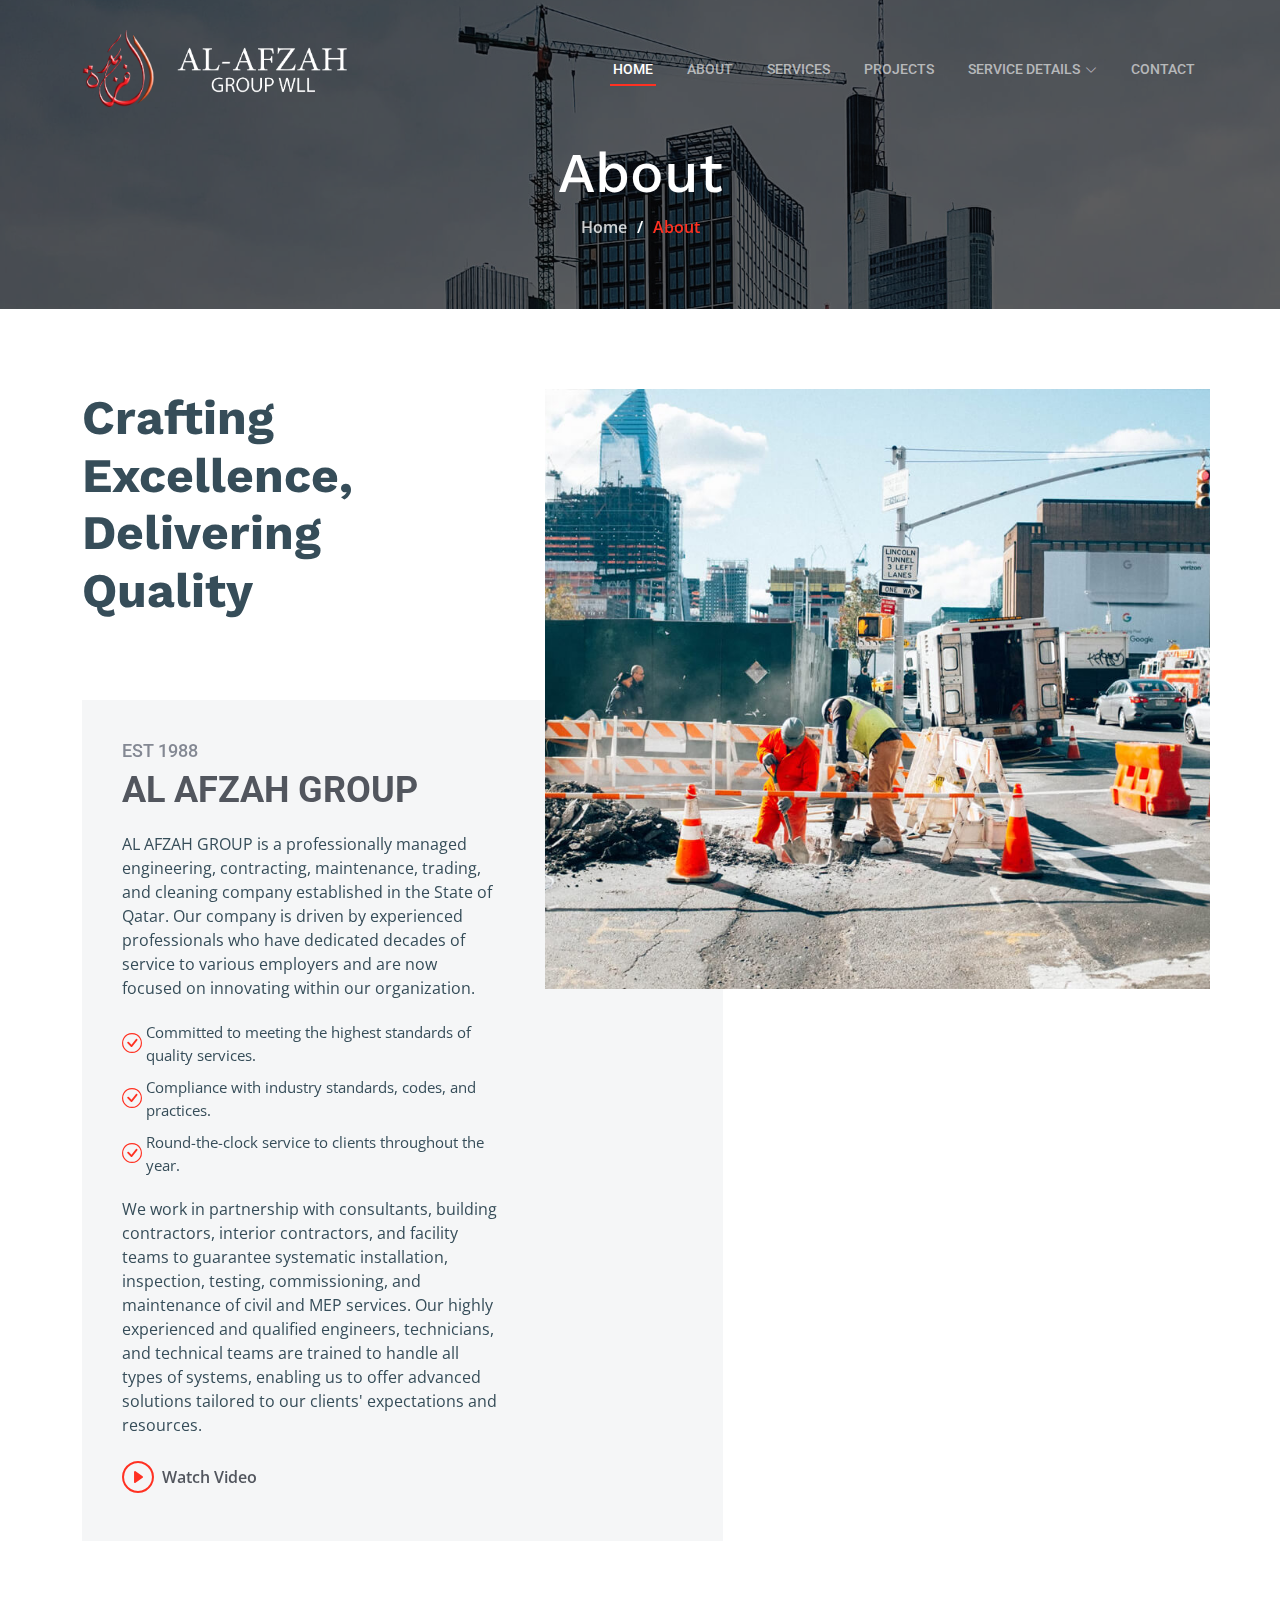
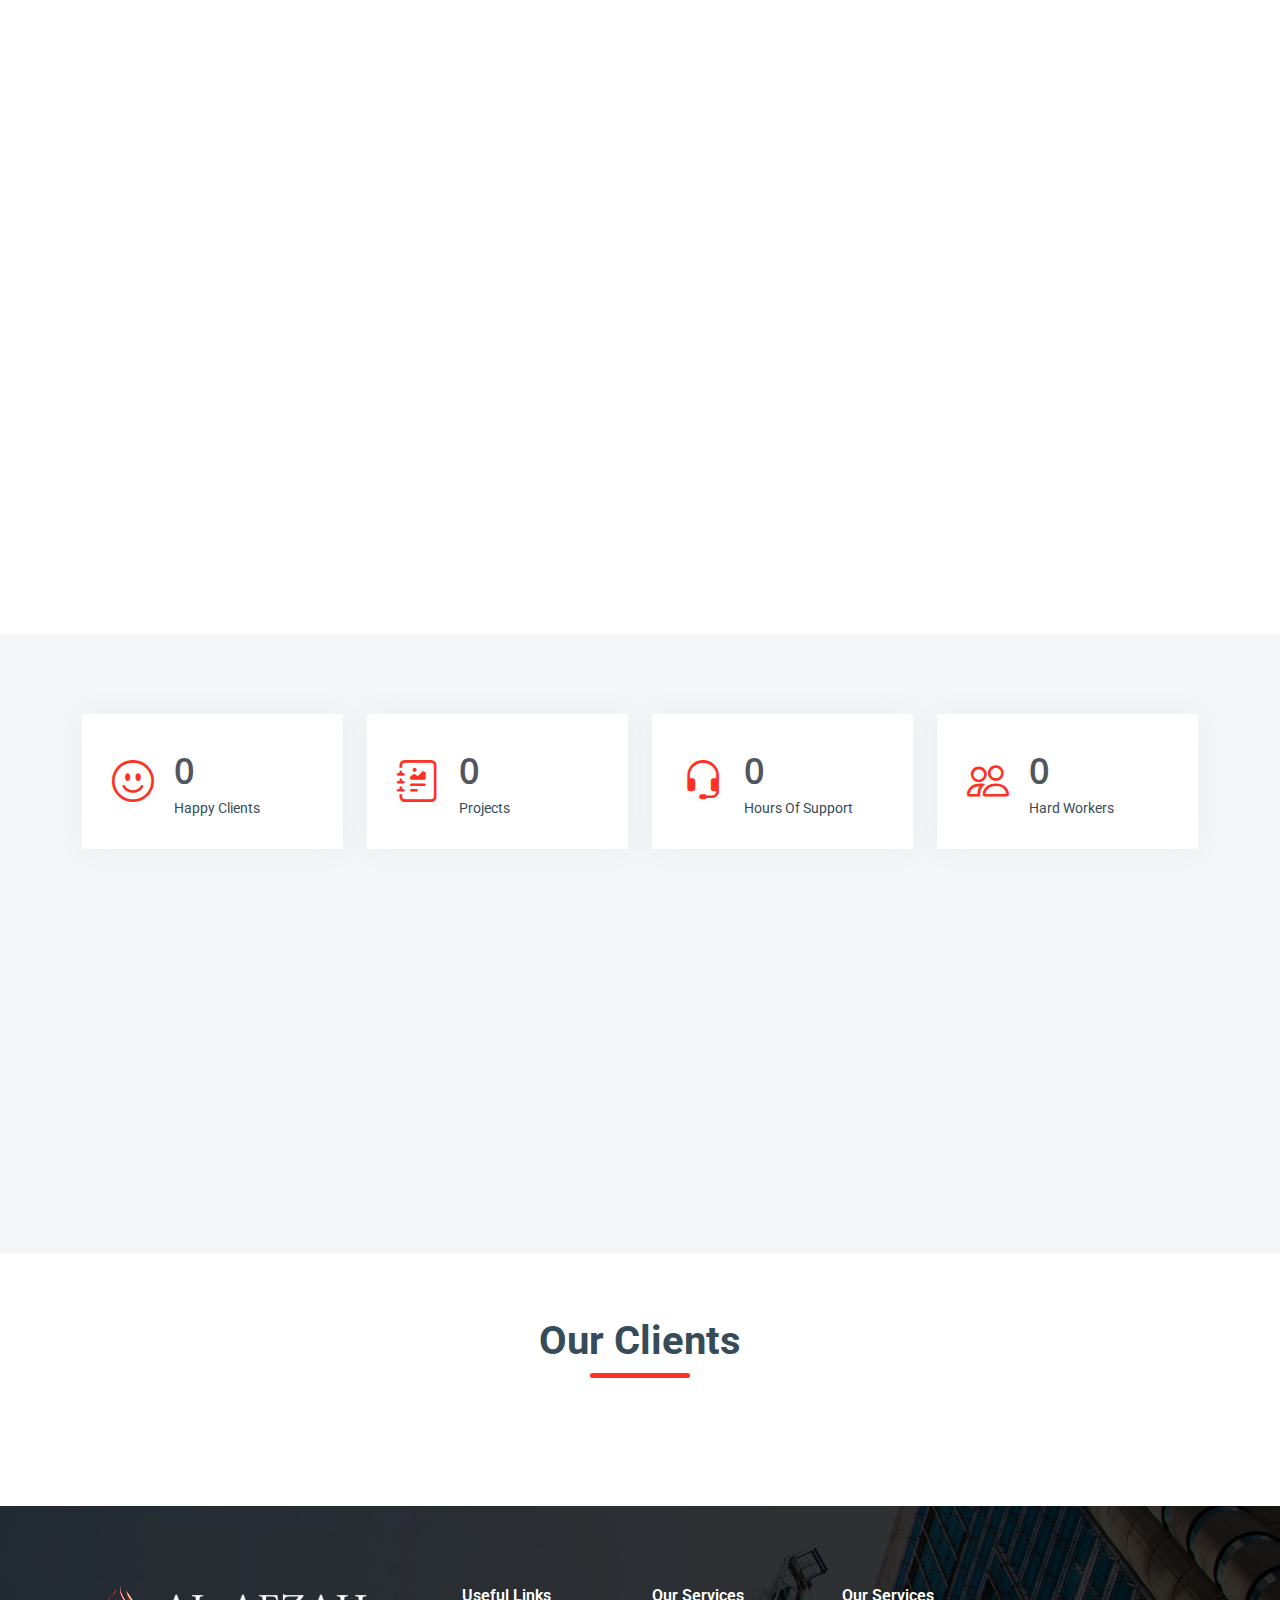
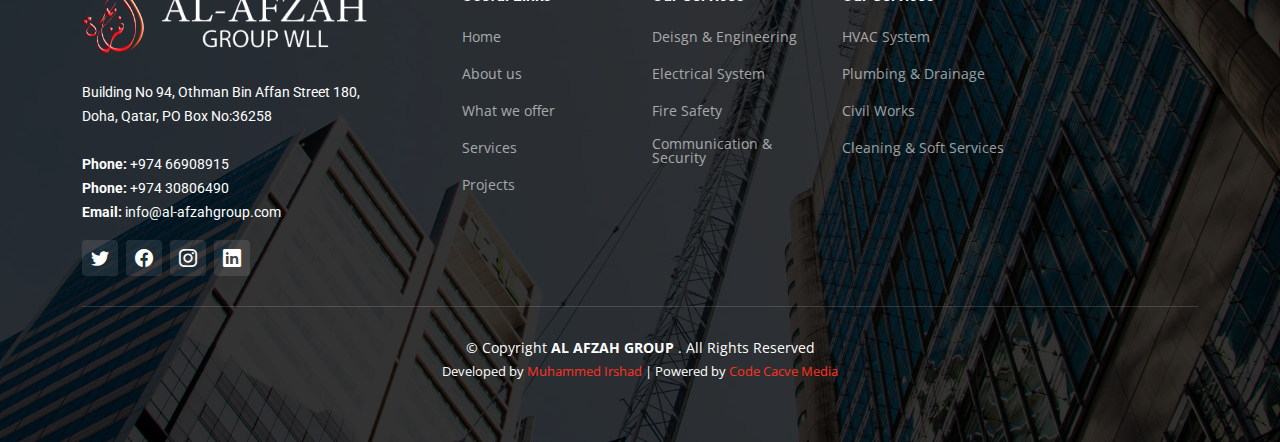
==== commit 4c03d5f0: "deisgn  minor change" ====
--- a/about.html
+++ b/about.html
@@ -52,93 +52,91 @@
   </head>
 
   <body>
-    <!-- ======= Header ======= -->
-    <header id="header" class="header d-flex align-items-center">
-      <div
-        class="container-fluid container-xl d-flex align-items-center justify-content-between"
-      >
-        <a href="index.html" class="logo d-flex align-items-center">
-          <!-- Uncomment the line below if you also wish to use an image logo -->
-          <!-- <img src="assets/img/logo.png" alt=""> -->
-          <div class="" style="display: flex; gap: 1rem; align-items: center">
-            <img
-              src="./assets/img/logoImage.png"
-              alt=""
-              width="36px"
-              height="40px"
-            />
-            <img
-              src="./assets/img/logoText.png"
-              alt=""
-              width="137px"
-              height="40px"
-            />
-          </div>
-        </a>
-
-        <i class="mobile-nav-toggle mobile-nav-show bi bi-list"></i>
-        <i class="mobile-nav-toggle mobile-nav-hide d-none bi bi-x"></i>
-        <nav id="navbar" class="navbar">
-          <ul>
-            <li><a href="index.html">Home</a></li>
-            <li><a href="about.html" class="active">About</a></li>
-            <li><a href="services.html">Services</a></li>
-            <li><a href="projects.html">Projects</a></li>
-            <li class="dropdown">
-              <a href="#"
-                ><span>Service Details</span>
-                <i class="bi bi-chevron-down dropdown-indicator"></i
-              ></a>
-              <ul>
-                <li>
-                  <a href="service-details.html#deisgn-service-details"
-                    >Deisgn & Engineering</a
-                  >
-                </li>
-                <li>
-                  <a href="service-details.html#electrical-system-details"
-                    >Electrical System</a
-                  >
-                </li>
-                <li>
-                  <a href="service-details.html#fire-system-details"
-                    >Fire Safety</a
-                  >
-                </li>
-                <li>
-                  <a href="service-details.html#communication-safety-details"
-                    >Communication & Security</a
-                  >
-                </li>
-                <li>
-                  <a href="service-details.html#hvax-system-details"
-                    >HVAC System</a
-                  >
-                </li>
-                <li>
-                  <a href="service-details.html#plumbing-drainage-details"
-                    >Plumbing & Drainage</a
-                  >
-                </li>
-                <li>
-                  <a href="service-details.html#civil-work-details"
-                    >Civil Works</a
-                  >
-                </li>
-                <li>
-                  <a href="service-details.html#cleaning-soft-details"
-                    >Cleaning & Soft Services</a
-                  >
-                </li>
-              </ul>
-            </li>
-            <li><a href="contact.html">Contact</a></li>
-          </ul>
-        </nav>
-        <!-- .navbar -->
-      </div>
-    </header>
-    <!-- End Header -->
+   <!-- ======= Header ======= -->
+   <header id="header" class="header d-flex align-items-center">
+    <div
+      class="container-fluid container-xl d-flex align-items-center justify-content-between"
+    >
+      <a href="index.html" class="logo d-flex align-items-center">
+        <!-- Uncomment the line below if you also wish to use an image logo -->
+        <!-- <img src="assets/img/logo.png" alt=""> -->
+        <div class="" style="display: flex; gap: 1rem; align-items: center">
+          <img
+          src="./assets/img/logoImage.png"
+          alt=""
+          class="logo-image-navbar"
+        />
+        <img
+          src="./assets/img/logoText.png"
+          alt=""
+          height="50px"
+        />
+        </div>
+      </a>
+
+      <i class="mobile-nav-toggle mobile-nav-show bi bi-list"></i>
+      <i class="mobile-nav-toggle mobile-nav-hide d-none bi bi-x"></i>
+      <nav id="navbar" class="navbar">
+        <ul>
+          <li><a href="index.html" class="active">Home</a></li>
+          <li><a href="about.html">About</a></li>
+          <li><a href="services.html">Services</a></li>
+          <li><a href="projects.html">Projects</a></li>
+          <li class="dropdown">
+            <a href="#"
+              ><span>Service Details</span>
+              <i class="bi bi-chevron-down dropdown-indicator"></i
+            ></a>
+            <ul>
+              <li>
+                <a href="service-details.html#deisgn-service-details"
+                  >Deisgn & Engineering</a
+                >
+              </li>
+              <li>
+                <a href="service-details.html#electrical-system-details"
+                  >Electrical System</a
+                >
+              </li>
+              <li>
+                <a href="service-details.html#fire-system-details"
+                  >Fire Safety</a
+                >
+              </li>
+              <li>
+                <a href="service-details.html#communication-safety-details"
+                  >Communication & Security</a
+                >
+              </li>
+              <li>
+                <a href="service-details.html#hvax-system-details"
+                  >HVAC System</a
+                >
+              </li>
+              <li>
+                <a href="service-details.html#plumbing-drainage-details"
+                  >Plumbing & Drainage</a
+                >
+              </li>
+              <li>
+                <a href="service-details.html#civil-work-details"
+                  >Civil Works</a
+                >
+              </li>
+              <li>
+                <a href="service-details.html#cleaning-soft-details"
+                  >Cleaning & Soft Services</a
+                >
+              </li>
+            </ul>
+          </li>
+          <li><a href="contact.html">Contact</a></li>
+        </ul>
+      </nav>
+      <!-- .navbar -->
+    </div>
+  </header>
+  <!-- End Header -->
 
     <main id="main">
       <!-- ======= Breadcrumbs ======= -->
@@ -442,156 +440,153 @@
     </main>
     <!-- End #main -->
 
-       <!-- ======= Footer ======= -->
-       <footer id="footer" class="footer">
-        <div class="footer-content position-relative">
-          <div class="container">
-            <div class="row">
-              <div class="col-lg-4 col-md-6">
-                <div class="footer-info">
-                  <div
-                    class=""
-                    style="
-                      display: flex;
-                      gap: 1rem;
-                      align-items: center;
-                      margin-bottom: 1.5rem;
-                    "
-                  >
-                    <img
-                      src="./assets/img/logoImage.png"
-                      alt=""
-                      width="36px"
-                      height="40px"
-                    />
-                    <img
-                      src="./assets/img/logoText.png"
-                      alt=""
-                      width="137px"
-                      height="40px"
-                    />
-                  </div>
-                  <p>
-                    Building No 94, Othman Bin Affan Street 180, <br />
-                    Doha, Qatar, PO Box No:36258
-                    <br /><br />
-                    <strong>Phone:</strong> +974 66908915<br />
-                    <strong>Phone:</strong> +974 30806490<br />
-                    <strong>Email:</strong> info@al-afzahgroup.com<br />
-                  </p>
-                  <div class="social-links d-flex mt-3">
-                    <a
-                      href="#"
-                      class="d-flex align-items-center justify-content-center"
-                      ><i class="bi bi-twitter"></i
-                    ></a>
-                    <a
-                      href="#"
-                      class="d-flex align-items-center justify-content-center"
-                      ><i class="bi bi-facebook"></i
-                    ></a>
-                    <a
-                      href="#"
-                      class="d-flex align-items-center justify-content-center"
-                      ><i class="bi bi-instagram"></i
-                    ></a>
-                    <a
-                      href="#"
-                      class="d-flex align-items-center justify-content-center"
-                      ><i class="bi bi-linkedin"></i
-                    ></a>
-                  </div>
-                </div>
-              </div>
-              <!-- End footer info column-->
-  
-              <div class="col-lg-2 col-md-3 footer-links">
-                <h4>Useful Links</h4>
-                <ul>
-                  <li><a href="#">Home</a></li>
-                  <li><a href="/about.html">About us</a></li>
-                  <li><a href="#services">What we offer</a></li>
-                  <li><a href="#alt-services">Services</a></li>
-                  <li><a href="#projects">Projects</a></li>
-                </ul>
-              </div>
-              <!-- End footer links column-->
-  
-              <div class="col-lg-2 col-md-3 footer-links">
-                <h4>Our Services</h4>
-                <ul>
-                  <li>
-                    <a href="service-details.html#deisgn-service-details"
-                      >Deisgn & Engineering</a
-                    >
-                  </li>
-                  <li>
-                    <a href="service-details.html#electrical-system-details"
-                      >Electrical System</a
-                    >
-                  </li>
-                  <li>
-                    <a href="service-details.html#fire-system-details"
-                      >Fire Safety</a
-                    >
-                  </li>
-                  <li>
-                    <a href="service-details.html#communication-safety-details"
-                      >Communication & Security</a
-                    >
-                  </li>
-                </ul>
-              </div>
-              <!-- End footer links column-->
-  
-              <div class="col-lg-2 col-md-3 footer-links">
-                <h4>Our Services</h4>
-                <ul>
-                  <li>
-                    <a href="service-details.html#hvax-system-details"
-                      >HVAC System</a
-                    >
-                  </li>
-                  <li>
-                    <a href="service-details.html#plumbing-drainage-details"
-                      >Plumbing & Drainage</a
-                    >
-                  </li>
-                  <li>
-                    <a href="service-details.html#civil-work-details"
-                      >Civil Works</a
-                    >
-                  </li>
-                  <li>
-                    <a href="service-details.html#cleaning-soft-details"
-                      >Cleaning & Soft Services</a
-                    >
-                  </li>
-                </ul>
-              </div>
-              <!-- End footer links column-->
-              <!-- End footer links column-->
-            </div>
-          </div>
-        </div>
-  
-        <div class="footer-legal text-center position-relative">
-          <div class="container">
-            <div class="copyright">
-              &copy; Copyright <strong><span>Al-AFZAH GROUP</span></strong
-              >. All Rights Reserved
-            </div>
-            <div class="credits">
-              Developed by <a href="https://www.linkedin.com/in/muhammed-irshad-81985b287/">Muhammed Irshad </a>| Powered by  <a href="https://www.instagram.com/codecave.media.in/">Code Cave Media</a>
-              <!-- All the links in the footer should remain intact. -->
-              <!-- You can delete the links only if you purchased the pro version. -->
-              <!-- Licensing information: https://bootstrapmade.com/license/ -->
-              <!-- Purchase the pro version with working PHP/AJAX contact form: https://bootstrapmade.com/upconstruction-bootstrap-construction-website-template/ -->
-            </div>
-          </div>
-        </div>
-      </footer>
-      <!-- End Footer -->
+     <!-- ======= Footer ======= -->
+     <footer id="footer" class="footer">
+      <div class="footer-content position-relative">
+        <div class="container">
+          <div class="row">
+            <div class="col-lg-4 col-md-6">
+              <div class="footer-info">
+                <div
+                  class=""
+                  style="
+                    display: flex;
+                    gap: 1rem;
+                    align-items: center;
+                    margin-bottom: 1.5rem;
+                  "
+                >
+                <img
+                src="./assets/img/logoImage.png"
+                alt=""
+               
+                height="70px"
+              />
+              <img
+                src="./assets/img/logoText.png"
+                alt=""
+            
+                height="60px"
+              />
+                </div>
+                <p>
+                  Building No 94, Othman Bin Affan Street 180, <br />
+                  Doha, Qatar, PO Box No:36258
+                  <br /><br />
+                  <strong>Phone:</strong> +974 66908915<br />
+                  <strong>Phone:</strong> +974 30806490<br />
+                  <strong>Email:</strong> info@al-afzahgroup.com<br />
+                </p>
+                <div class="social-links d-flex mt-3">
+                  <a
+                    href="#"
+                    class="d-flex align-items-center justify-content-center"
+                    ><i class="bi bi-twitter"></i
+                  ></a>
+                  <a
+                    href="#"
+                    class="d-flex align-items-center justify-content-center"
+                    ><i class="bi bi-facebook"></i
+                  ></a>
+                  <a
+                    href="#"
+                    class="d-flex align-items-center justify-content-center"
+                    ><i class="bi bi-instagram"></i
+                  ></a>
+                  <a
+                    href="#"
+                    class="d-flex align-items-center justify-content-center"
+                    ><i class="bi bi-linkedin"></i
+                  ></a>
+                </div>
+              </div>
+            </div>
+            <!-- End footer info column-->
+
+            <div class="col-lg-2 col-md-3 footer-links">
+              <h4>Useful Links</h4>
+              <ul>
+                <li><a href="#">Home</a></li>
+                <li><a href="/about.html">About us</a></li>
+                <li><a href="#services">What we offer</a></li>
+                <li><a href="#alt-services">Services</a></li>
+                <li><a href="#projects">Projects</a></li>
+              </ul>
+            </div>
+            <!-- End footer links column-->
+
+            <div class="col-lg-2 col-md-3 footer-links">
+              <h4>Our Services</h4>
+              <ul>
+                <li>
+                  <a href="service-details.html#deisgn-service-details"
+                    >Deisgn & Engineering</a
+                  >
+                </li>
+                <li>
+                  <a href="service-details.html#electrical-system-details"
+                    >Electrical System</a
+                  >
+                </li>
+                <li>
+                  <a href="service-details.html#fire-system-details"
+                    >Fire Safety</a
+                  >
+                </li>
+                <li>
+                  <a href="service-details.html#communication-safety-details"
+                    >Communication & Security</a
+                  >
+                </li>
+              </ul>
+            </div>
+            <!-- End footer links column-->
+
+            <div class="col-lg-2 col-md-3 footer-links">
+              <h4>Our Services</h4>
+              <ul>
+                <li>
+                  <a href="service-details.html#hvax-system-details"
+                    >HVAC System</a
+                  >
+                </li>
+                <li>
+                  <a href="service-details.html#plumbing-drainage-details"
+                    >Plumbing & Drainage</a
+                  >
+                </li>
+                <li>
+                  <a href="service-details.html#civil-work-details"
+                    >Civil Works</a
+                  >
+                </li>
+                <li>
+                  <a href="service-details.html#cleaning-soft-details"
+                    >Cleaning & Soft Services</a
+                  >
+                </li>
+              </ul>
+            </div>
+            <!-- End footer links column-->
+            <!-- End footer links column-->
+          </div>
+        </div>
+      </div>
+
+      <div class="footer-legal text-center position-relative">
+        <div class="container">
+          <div class="copyright">
+            &copy; Copyright <strong><span>AL AFZAH GROUP </span></strong>. All
+            Rights Reserved
+          </div>
+          <div class="credits">
+            Developed by <a href="https://www.linkedin.com/in/muhammed-irshad-81985b287/">Muhammed Irshad</a> | Powered by <a href="https://www.instagram.com/codecave.media.in/">Code Cacve Media</a>
+
+          </div>
+        </div>
+      </div>
+    </footer>
+    <!-- End Footer -->
     <a
       href="#"
       class="scroll-top d-flex align-items-center justify-content-center"
--- a/assets/css/main.css
+++ b/assets/css/main.css
@@ -268,7 +268,7 @@
 }
 
 .header .logo img {
-  max-height: 40px;
+  max-height: 80px;
   margin-right: 6px;
 }
 
@@ -2870,10 +2870,15 @@
       transform: translateX(-1340px); /* Move to left */
     }
 }
+
+
 @media (max-width: 387px) {
   .main-heading-div h2 {
     font-size: 1rem !important;
   }
+  .busisness-domain-ul li {
+    font-size: 0.9rem;
+  }
 }
 @media (max-width: 487px) {
   .main-heading-div h2 {
@@ -2881,6 +2886,9 @@
   }
   .main-heading-div p {
     font-size: 0.9rem !important;
+  }
+  .service-details-header-title {
+    font-size: 2rem !important;
   }
   .service-details-header-title {
     font-size: 2rem !important;
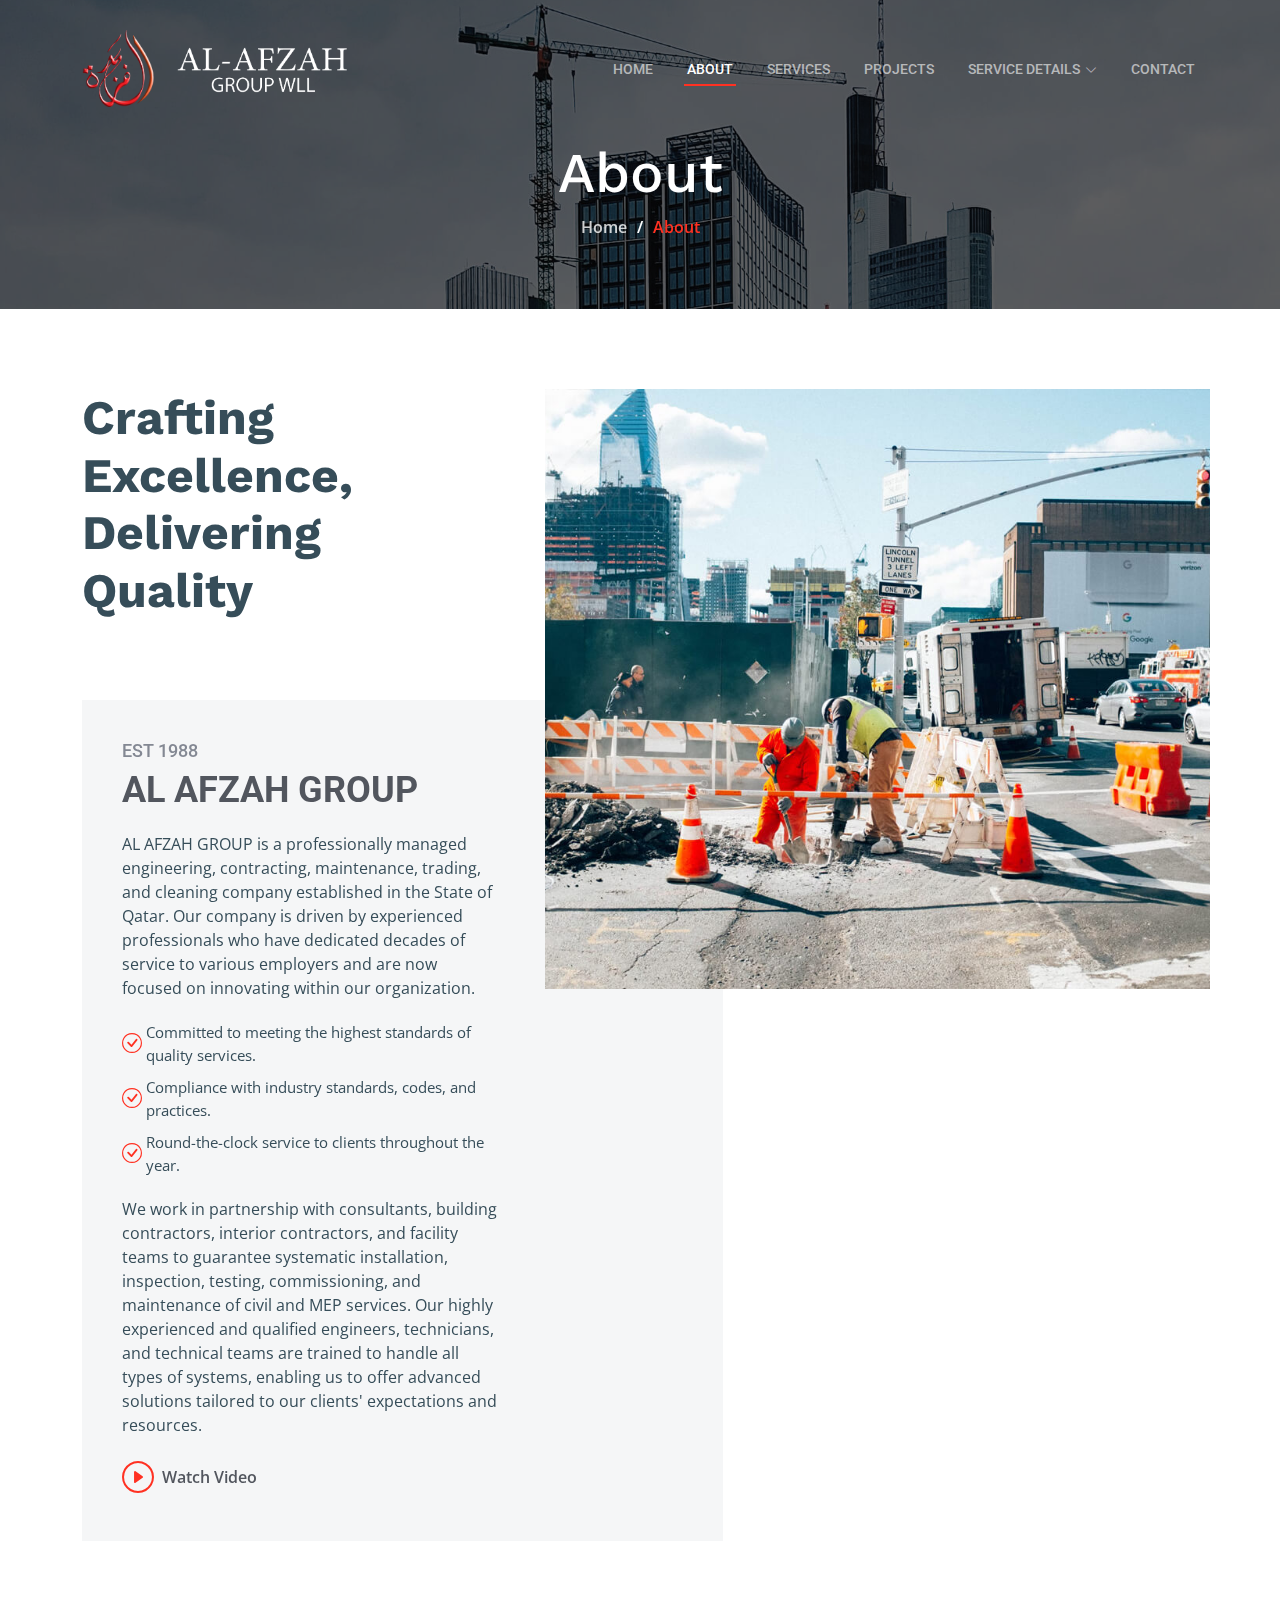
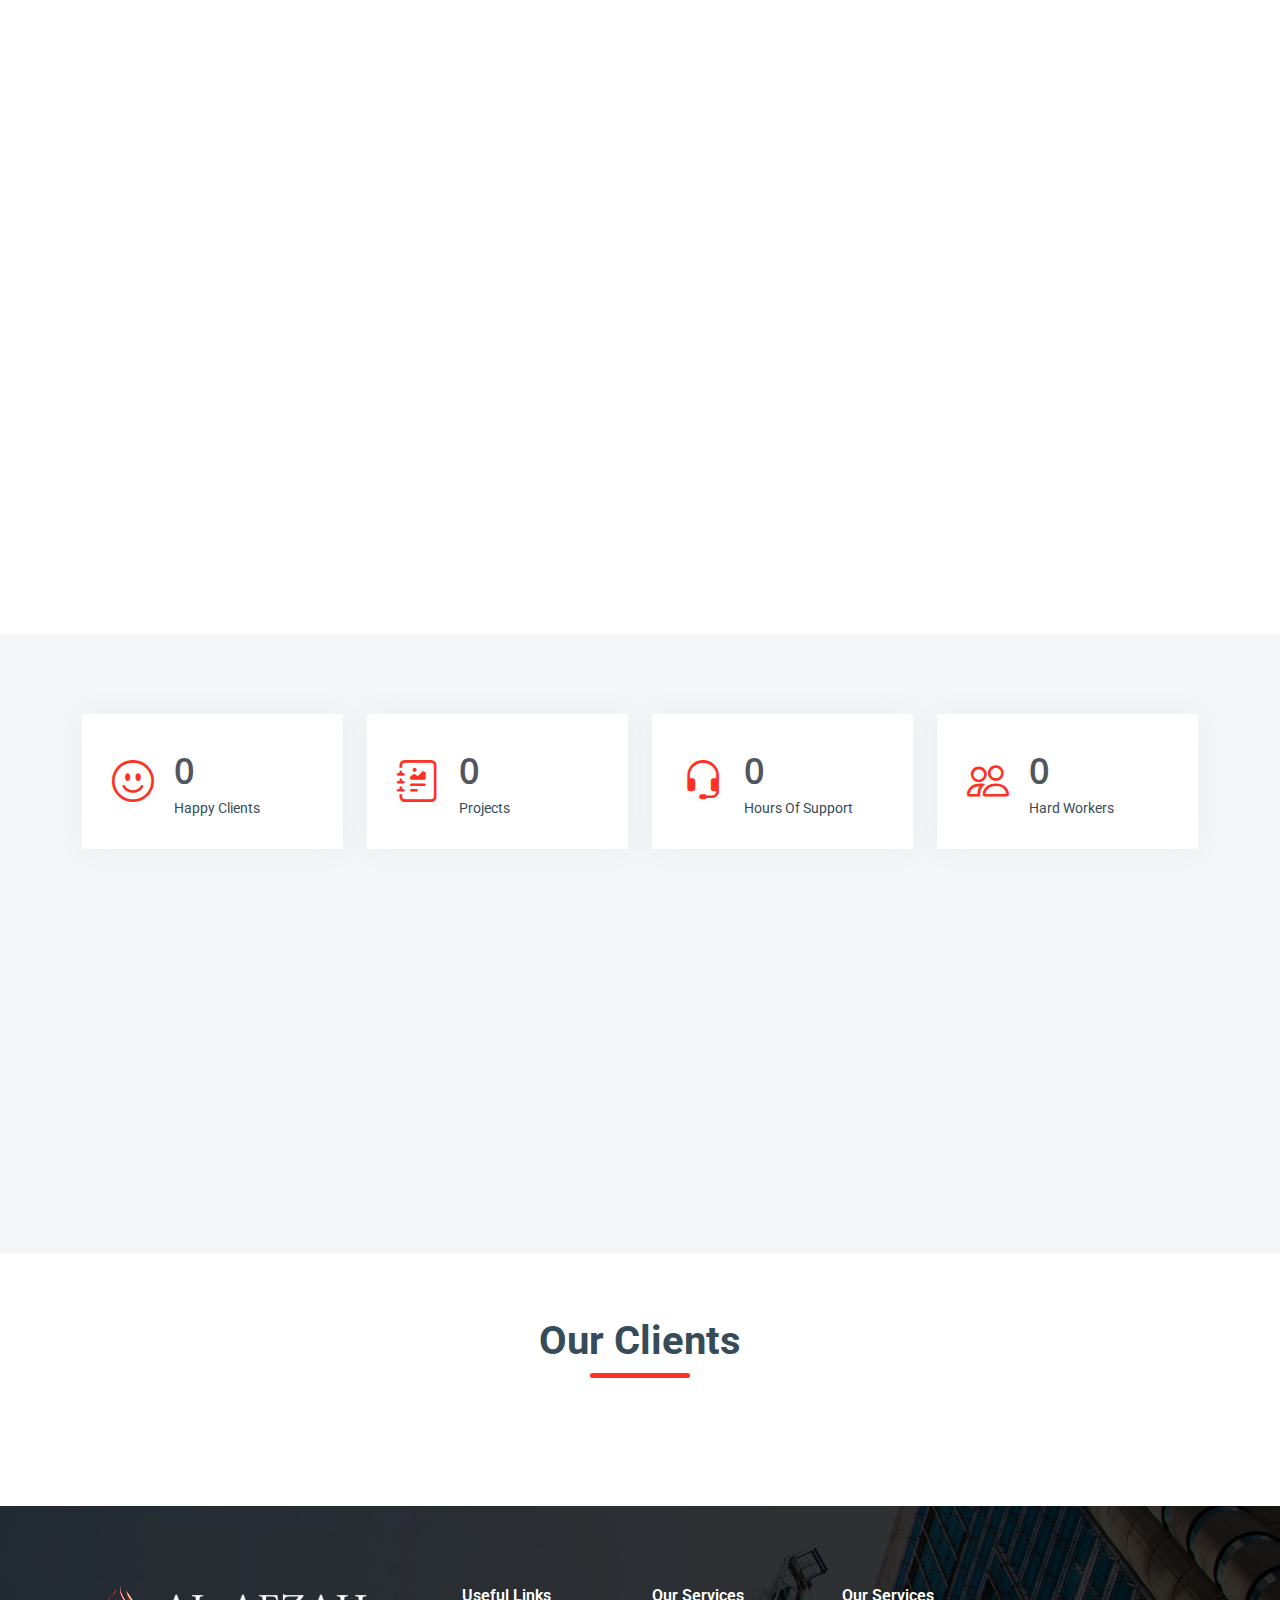
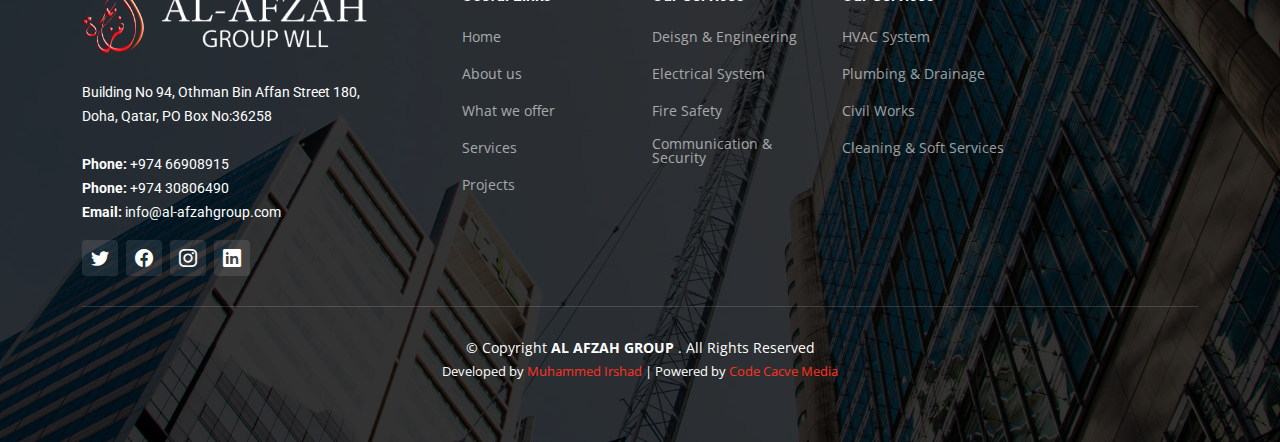
==== commit c261527a: "navbar link active added" ====
--- a/about.html
+++ b/about.html
@@ -7,7 +7,12 @@
     <title>UpConstruction Bootstrap Template - About</title>
     <meta content="" name="description" />
     <meta content="" name="keywords" />
-
+    <meta name="title" content="AL AFZAH GROUP WILL">
+    <meta name="description" content="Al Afzah Group builds trust through quality work. Our commitment to excellence ensures reliable, innovative results, creating lasting client relationships based on transparency and integrity.">
+    <meta name="keywords" content="AL AFZAH TRADING, CONTRACTING & CLEANING W.L.L, drafting, designing, shop drawings, as built drawings, engineering calculations, heat load calculation, ESP calculation, pump head calculation, pipe size calculation, duct size calculation, lux calculation, electrical load calculation, equipment calculation, electrical system, LV, small power, switch, socket, isolator, electrical panel, LV panel, CUTOUT panel, MS-B panel, SMSB panel, BD panel, MCC panel, ATS panel, UPS, transformers, cabling, containments, conduits, cable tray, trunking, lighting, internal lighting, external lighting, ELV, CCTV, security systems, PAVA, access control, field instruments, fire alarm system, FO cabling, splicing, building management system, Kahramaa approval, fire safety system, fire sprinklers, fire hose reels, preventive maintenance, FM200, deluge systems, communication, security, data commissioning, HVAC system, chilled water system, ventilation fans, ducting, noise control, air balancing, water balancing, plumbing, drainage systems, sewage management, water supply, sanitary fixtures, luxury baths, water heaters, civil works, road maintenance, structural foundations, concrete work, civil fit out works, gypsum board, stainless steel, glass, cleaning services, housekeeping, janitorial services, deep cleaning, disinfection services.">
+    <meta name="robots" content="index, follow">
+    <meta http-equiv="Content-Type" content="text/html; charset=utf-8">
+    <meta name="language" content="English">
     <!-- Favicons -->
     <link href="assets/img/favicon.png" rel="icon" />
     <link href="assets/img/apple-touch-icon.png" rel="apple-touch-icon" />
@@ -78,8 +83,8 @@
       <i class="mobile-nav-toggle mobile-nav-hide d-none bi bi-x"></i>
       <nav id="navbar" class="navbar">
         <ul>
-          <li><a href="index.html" class="active">Home</a></li>
-          <li><a href="about.html">About</a></li>
+          <li><a href="index.html" >Home</a></li>
+          <li><a href="about.html" class="active">About</a></li>
           <li><a href="services.html">Services</a></li>
           <li><a href="projects.html">Projects</a></li>
           <li class="dropdown">
